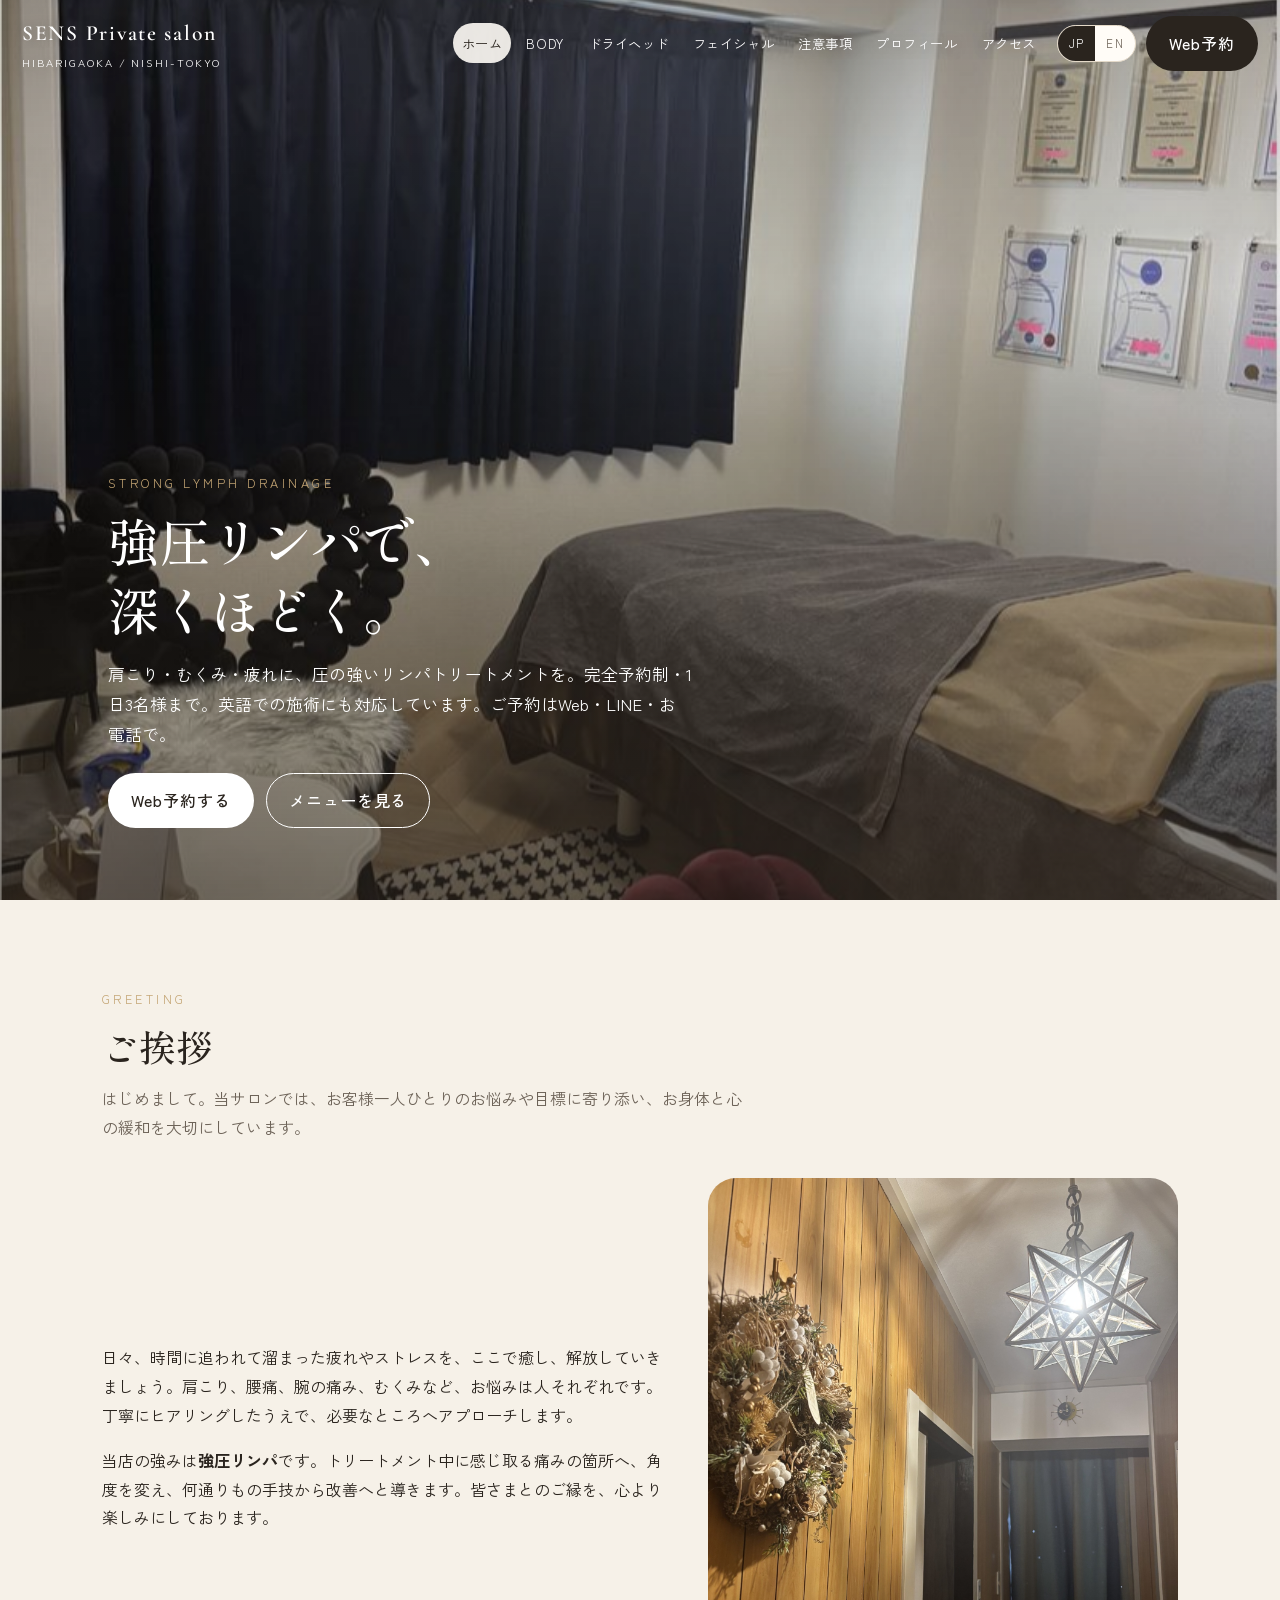
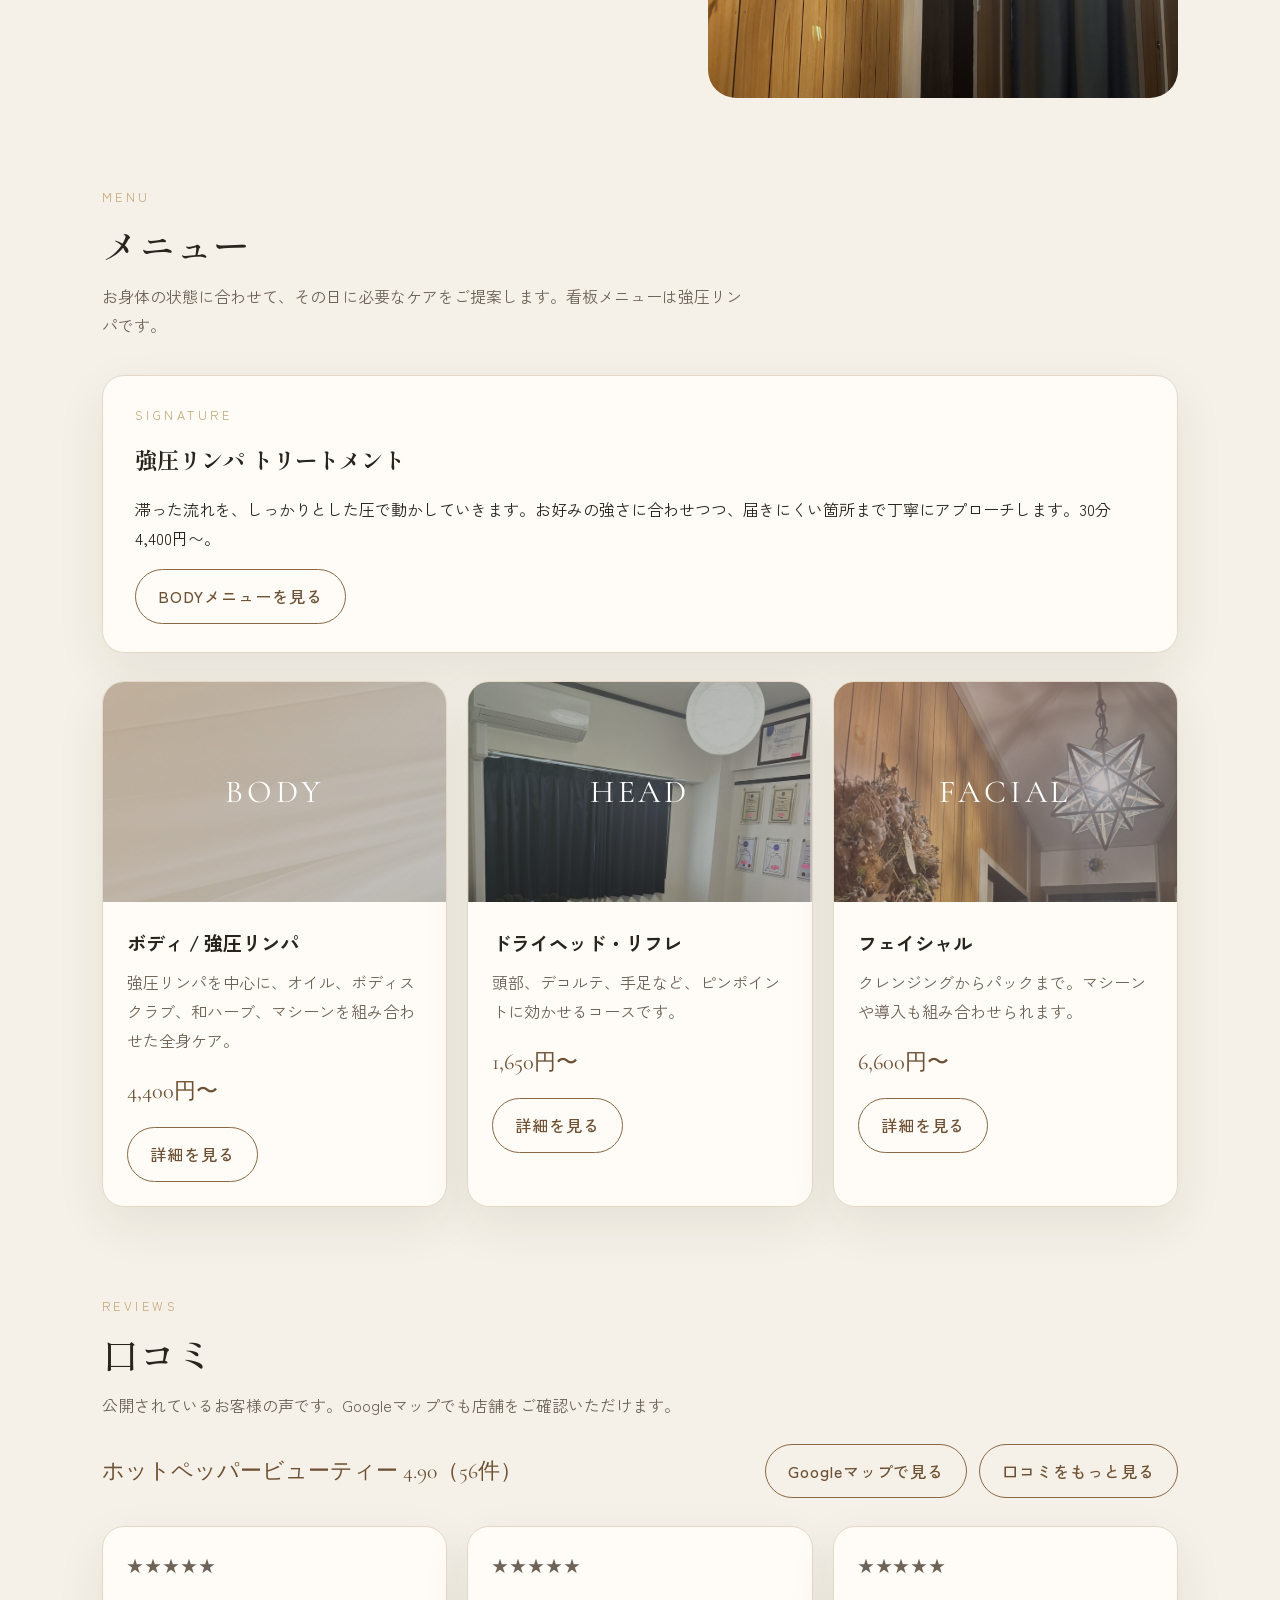
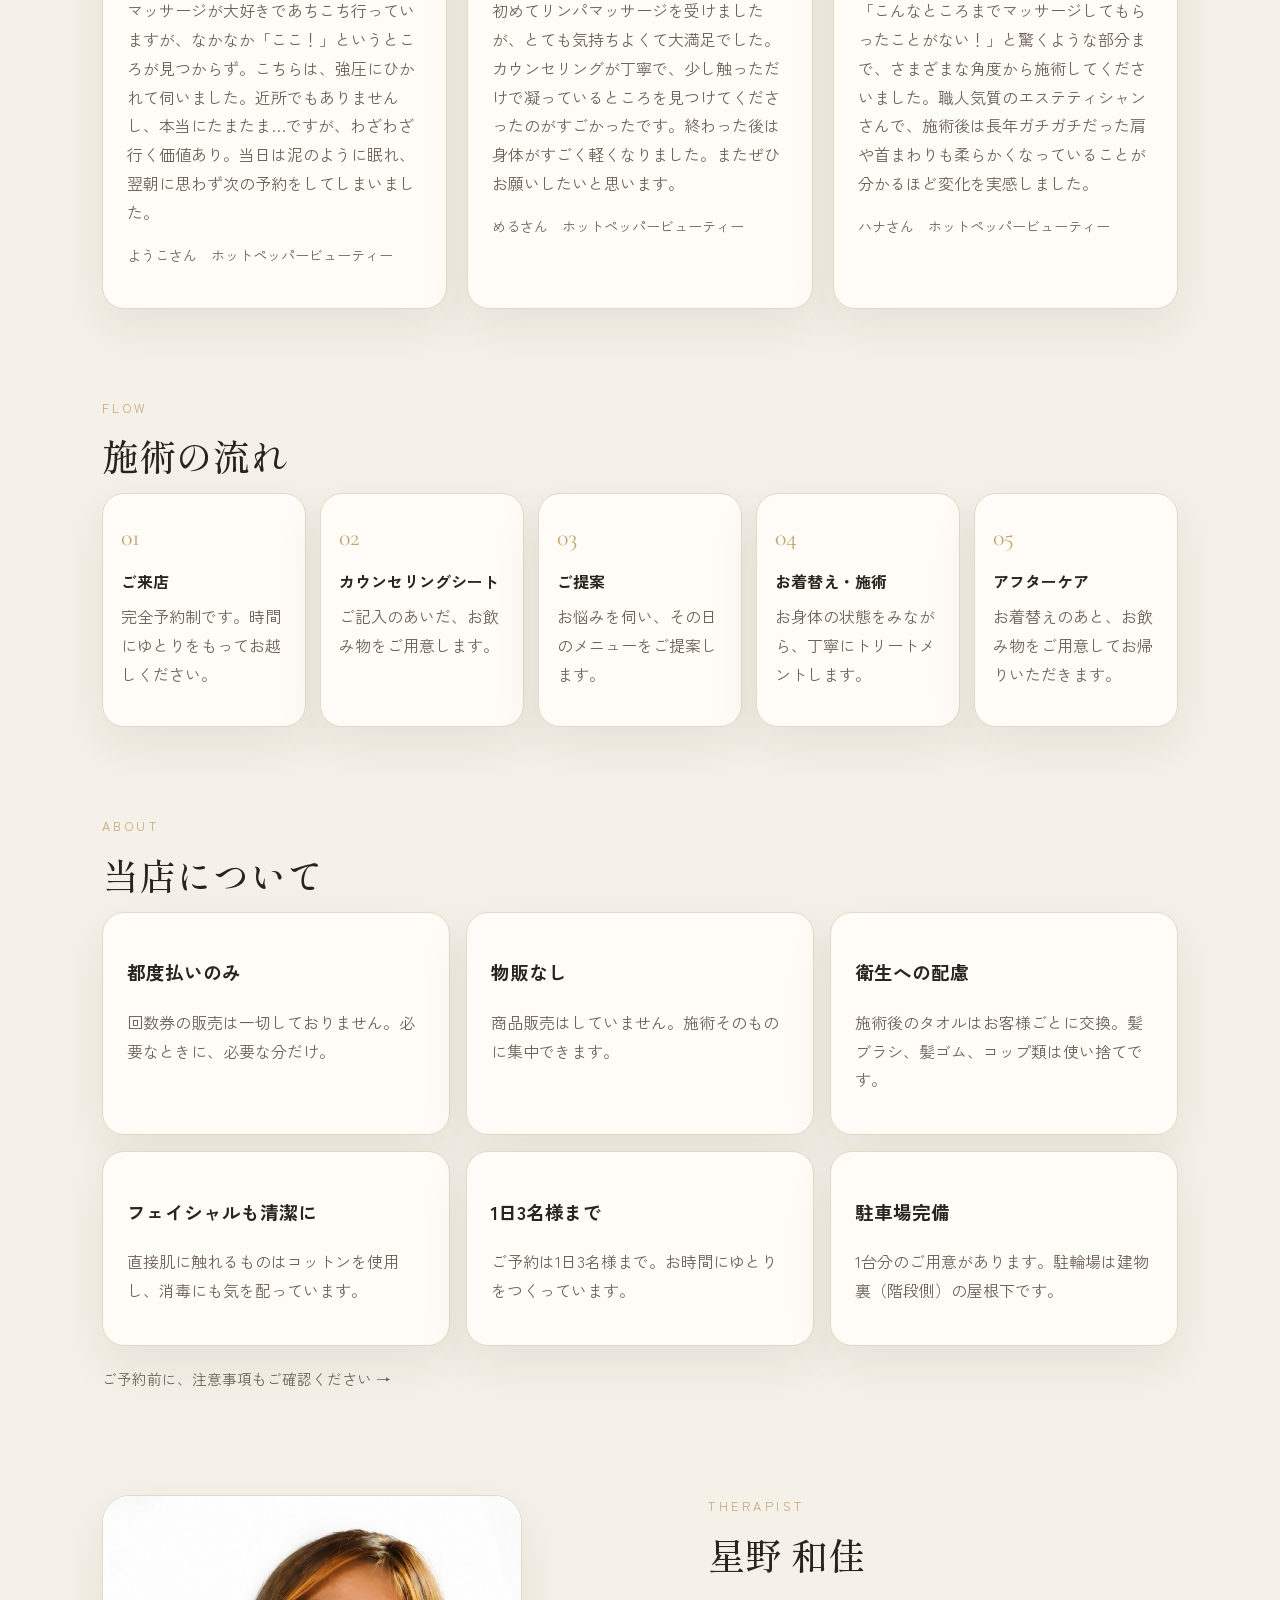
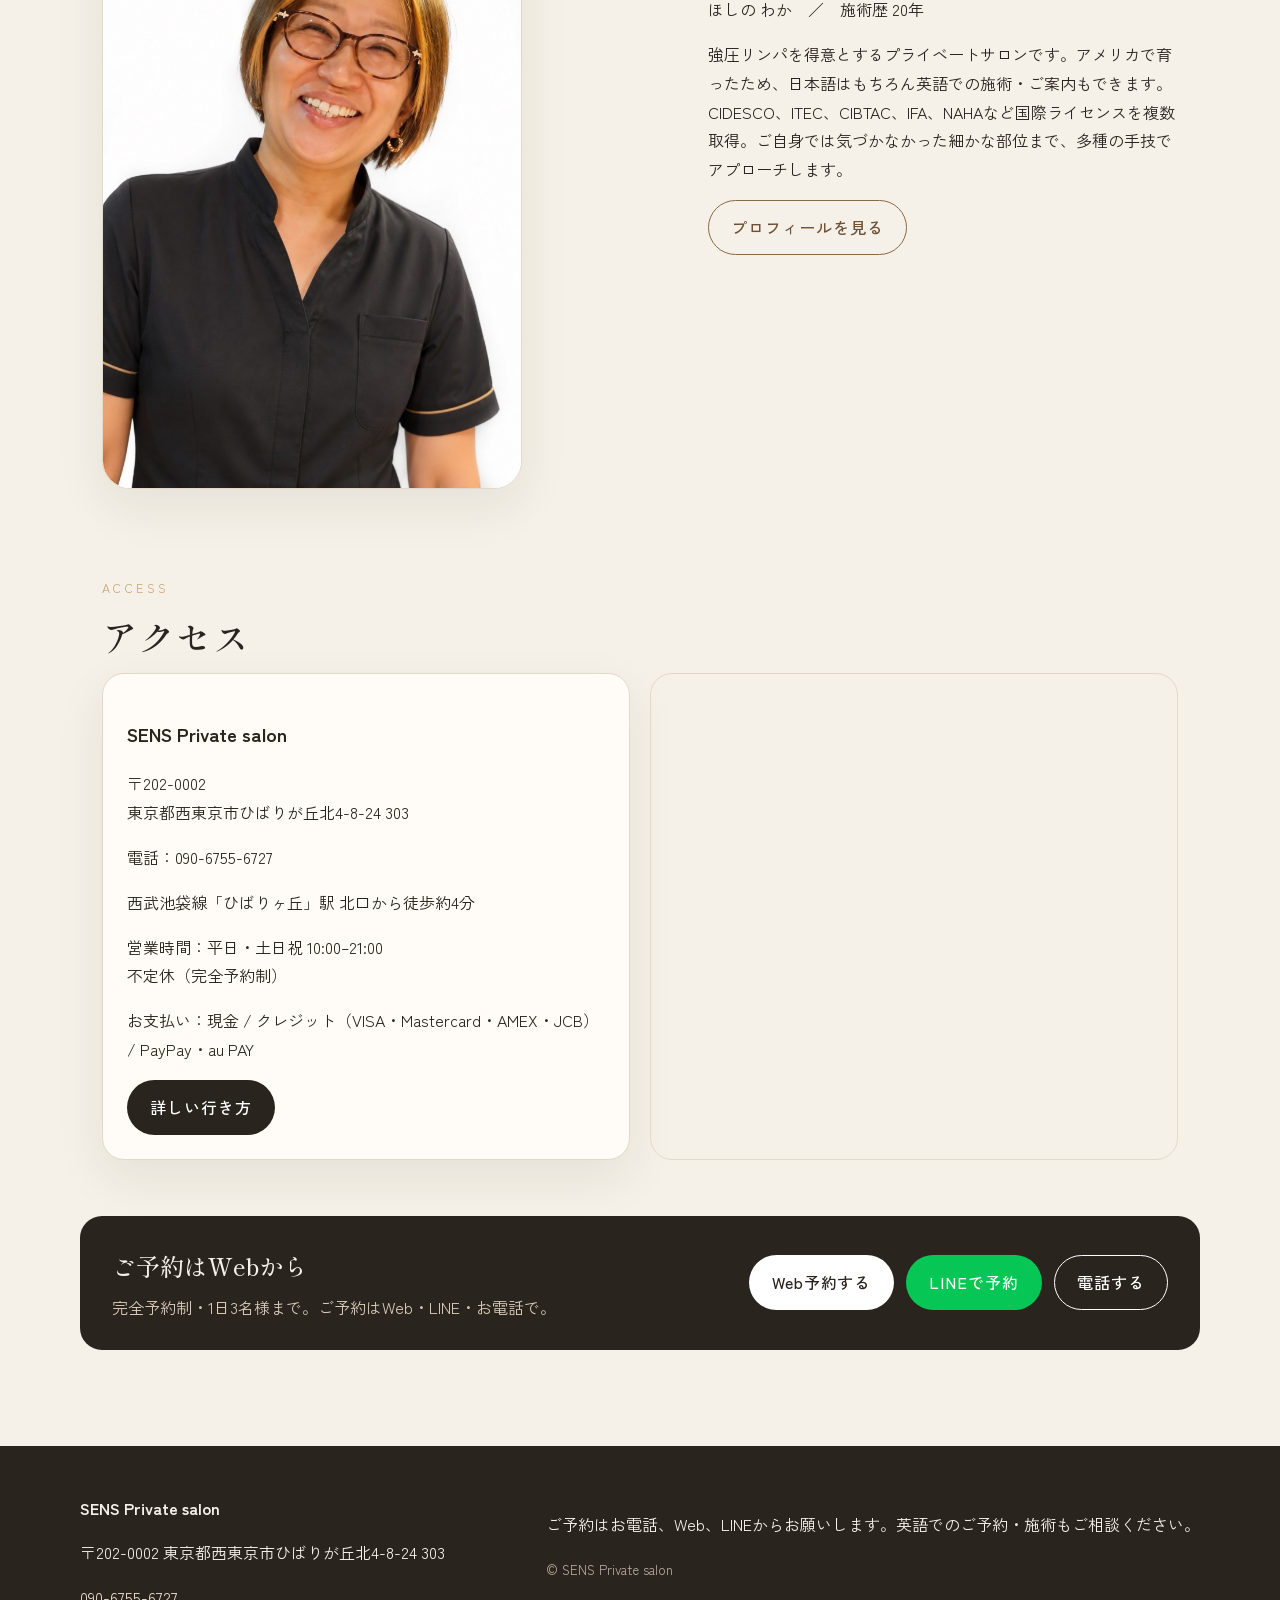
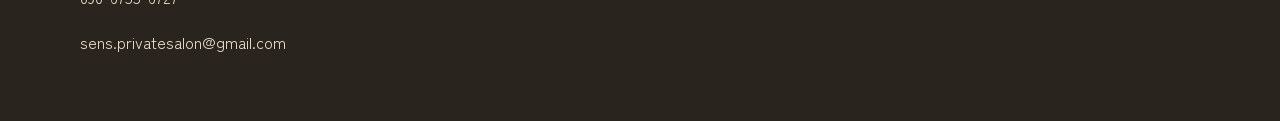
==== index.html @ 9c163e14 "Publish SENS Private salon as a static site. Co-authored-by: Cursor <cursoragent@cursor.com>" ====
<!DOCTYPE html>
<html lang="ja">
<head>
  <meta charset="UTF-8">
  <meta name="viewport" content="width=device-width, initial-scale=1">
  <title data-i18n="meta.homeTitle">SENS Private salon｜西東京市ひばりが丘北のプライベートサロン</title>
  <meta name="description" data-i18n="meta.homeDesc" content="西東京市ひばりが丘北のSENS Private salon。強圧リンパを得意とする、完全予約制のプライベートサロンです。英語でのご案内もできます。">
  <link rel="preconnect" href="https://fonts.googleapis.com">
  <link rel="preconnect" href="https://fonts.gstatic.com" crossorigin>
  <link href="https://fonts.googleapis.com/css2?family=Cormorant+Garamond:wght@500;600&family=Shippori+Mincho:wght@500;600&family=Zen+Kaku+Gothic+New:wght@400;500;700&display=swap" rel="stylesheet">
  <link rel="stylesheet" href="css/styles.css">
</head>
<body class="home">
  <a class="skip" href="#main" data-i18n="skip">本文へスキップ</a>
  <header class="site-header">
    <div class="header-inner">
      <a class="logo" href="index.html">SENS Private salon<span>HIBARIGAOKA / NISHI-TOKYO</span></a>
      <button class="menu-toggle" type="button" aria-label="メニュー" data-i18n="nav.menu" data-i18n-attr="aria-label" aria-expanded="false"><span></span></button>
      <nav aria-label="メインメニュー" data-i18n="nav.label" data-i18n-attr="aria-label">
        <ul>
          <li><a href="index.html" aria-current="page" data-i18n="nav.home">ホーム</a></li>
          <li><a href="body.html">BODY</a></li>
          <li><a href="head.html" data-i18n="nav.head">ドライヘッド</a></li>
          <li><a href="facial.html" data-i18n="nav.facial">フェイシャル</a></li>
          <li><a href="attention.html" data-i18n="nav.notes">注意事項</a></li>
          <li><a href="profile.html" data-i18n="nav.profile">プロフィール</a></li>
          <li><a href="contact.html" data-i18n="nav.access">アクセス</a></li>
          <li class="nav-reserve"><a href="reserve.html" data-i18n="nav.book">Web予約</a></li>
        </ul>
      </nav>
      <div class="header-tools">
        <div class="lang-switch" role="group" aria-label="Language">
          <button type="button" data-set-lang="ja">JP</button>
          <button type="button" data-set-lang="en">EN</button>
        </div>
        <a class="btn btn-solid header-cta" href="reserve.html" data-i18n="nav.book">Web予約</a>
      </div>
    </div>
  </header>

  <main id="main">
    <section class="hero">
      <div class="hero-card">
        <div class="hero-media" data-parallax>
          <img src="images/salon.jpeg" alt="SENS Private salonの施術ルーム" data-i18n="alt.salon" data-i18n-attr="alt">
        </div>
        <div class="hero-copy">
          <p class="eyebrow">Strong Lymph Drainage</p>
          <h1 data-i18n="hero.title" data-i18n-html>強圧リンパで、<br>深くほどく。</h1>
          <p class="lede" data-i18n="hero.lede">肩こり・むくみ・疲れに、圧の強いリンパトリートメントを。完全予約制・1日3名様まで。英語での施術にも対応しています。ご予約はWeb・LINE・お電話で。</p>
          <div class="hero-actions">
            <a class="btn btn-solid" href="reserve.html" style="background:#fff;color:var(--ink);" data-i18n="nav.bookNow">Web予約する</a>
            <a class="btn btn-ghost" href="body.html" style="border-color:#fff;color:#fff;" data-i18n="nav.menuSee">メニューを見る</a>
          </div>
        </div>
      </div>
    </section>

    <section class="section">
      <p class="eyebrow">Greeting</p>
      <h2 class="section-title" data-i18n="greet.title">ご挨拶</h2>
      <p class="section-lead" data-i18n="greet.lead">はじめまして。当サロンでは、お客様一人ひとりのお悩みや目標に寄り添い、お身体と心の緩和を大切にしています。</p>
      <div class="grid-2">
        <div>
          <p data-i18n="greet.p1">日々、時間に追われて溜まった疲れやストレスを、ここで癒し、解放していきましょう。肩こり、腰痛、腕の痛み、むくみなど、お悩みは人それぞれです。丁寧にヒアリングしたうえで、必要なところへアプローチします。</p>
          <p data-i18n="greet.p2" data-i18n-html>当店の強みは<strong>強圧リンパ</strong>です。トリートメント中に感じ取る痛みの箇所へ、角度を変え、何通りもの手技から改善へと導きます。皆さまとのご縁を、心より楽しみにしております。</p>
        </div>
        <img class="portrait" src="images/portrait.jpeg" alt="サロンのエントランス" data-i18n="alt.entry" data-i18n-attr="alt">
      </div>
    </section>

    <section class="section">
      <p class="eyebrow">Menu</p>
      <h2 class="section-title" data-i18n="menu.title">メニュー</h2>
      <p class="section-lead" data-i18n="menu.lead">お身体の状態に合わせて、その日に必要なケアをご提案します。看板メニューは強圧リンパです。</p>
      <div class="signature">
        <p class="eyebrow">Signature</p>
        <h3 data-i18n="sig.title">強圧リンパ トリートメント</h3>
        <p data-i18n="sig.body">滞った流れを、しっかりとした圧で動かしていきます。お好みの強さに合わせつつ、届きにくい箇所まで丁寧にアプローチします。30分 4,400円〜。</p>
        <a class="btn btn-ghost" href="body.html" data-i18n="sig.cta">BODYメニューを見る</a>
      </div>
      <div class="grid-3">
        <article class="menu-card body">
          <div class="visual">
            <div class="visual-media" data-parallax data-parallax-speed="0.16">
              <img src="images/interior.jpeg" alt="" aria-hidden="true">
            </div>
            <span>BODY</span>
          </div>
          <div class="body-copy">
            <h3 data-i18n="card.body.title">ボディ / 強圧リンパ</h3>
            <p data-i18n="card.body.body">強圧リンパを中心に、オイル、ボディスクラブ、和ハーブ、マシーンを組み合わせた全身ケア。</p>
            <p class="from" data-i18n="from4400">4,400円〜</p>
            <a class="btn btn-ghost" href="body.html" data-i18n="card.more">詳細を見る</a>
          </div>
        </article>
        <article class="menu-card head">
          <div class="visual">
            <div class="visual-media" data-parallax data-parallax-speed="0.14">
              <img src="images/salon.jpeg" alt="" aria-hidden="true">
            </div>
            <span>HEAD</span>
          </div>
          <div class="body-copy">
            <h3 data-i18n="card.head.title">ドライヘッド・リフレ</h3>
            <p data-i18n="card.head.body">頭部、デコルテ、手足など、ピンポイントに効かせるコースです。</p>
            <p class="from" data-i18n="from1650">1,650円〜</p>
            <a class="btn btn-ghost" href="head.html" data-i18n="card.more">詳細を見る</a>
          </div>
        </article>
        <article class="menu-card facial">
          <div class="visual">
            <div class="visual-media" data-parallax data-parallax-speed="0.18">
              <img src="images/portrait.jpeg" alt="" aria-hidden="true">
            </div>
            <span>FACIAL</span>
          </div>
          <div class="body-copy">
            <h3 data-i18n="card.facial.title">フェイシャル</h3>
            <p data-i18n="card.facial.body">クレンジングからパックまで。マシーンや導入も組み合わせられます。</p>
            <p class="from" data-i18n="from6600">6,600円〜</p>
            <a class="btn btn-ghost" href="facial.html" data-i18n="card.more">詳細を見る</a>
          </div>
        </article>
      </div>
    </section>

    <section class="section" id="reviews">
      <p class="eyebrow">Reviews</p>
      <h2 class="section-title" data-i18n="rv.title">口コミ</h2>
      <p class="section-lead" data-i18n="rv.lead">公開されているお客様の声です。Googleマップでも店舗をご確認いただけます。</p>
      <div class="review-head">
        <p class="review-score"><span data-i18n="rv.score">ホットペッパービューティー 4.90（56件）</span></p>
        <div class="cta-row">
          <a class="btn btn-ghost" href="https://www.google.com/maps/search/?api=1&query=SENS+Private+salon+%E6%9D%B1%E4%BA%AC%E9%83%BD%E8%A5%BF%E6%9D%B1%E4%BA%AC%E5%B8%82%E3%81%B2%E3%81%B0%E3%82%8A%E3%81%8C%E4%B8%98%E5%8C%974-8-24+303" target="_blank" rel="noopener" data-i18n="rv.google">Googleマップで見る</a>
          <a class="btn btn-ghost" href="https://beauty.hotpepper.jp/kr/slnH000759640/review/" target="_blank" rel="noopener" data-i18n="rv.more">口コミをもっと見る</a>
        </div>
      </div>
      <div class="review-grid">
        <article class="review-card">
          <p class="review-stars" aria-label="5 / 5">★★★★★</p>
          <p data-i18n="rv.1b">マッサージが大好きであちこち行っていますが、なかなか「ここ！」というところが見つからず。こちらは、強圧にひかれて伺いました。近所でもありませんし、本当にたまたま…ですが、わざわざ行く価値あり。当日は泥のように眠れ、翌朝に思わず次の予約をしてしまいました。</p>
          <p class="review-meta"><span data-i18n="rv.1n">ようこさん</span>　<span data-i18n="rv.source">ホットペッパービューティー</span></p>
        </article>
        <article class="review-card">
          <p class="review-stars" aria-label="5 / 5">★★★★★</p>
          <p data-i18n="rv.2b">初めてリンパマッサージを受けましたが、とても気持ちよくて大満足でした。カウンセリングが丁寧で、少し触っただけで凝っているところを見つけてくださったのがすごかったです。終わった後は身体がすごく軽くなりました。またぜひお願いしたいと思います。</p>
          <p class="review-meta"><span data-i18n="rv.2n">めるさん</span>　<span data-i18n="rv.source">ホットペッパービューティー</span></p>
        </article>
        <article class="review-card">
          <p class="review-stars" aria-label="5 / 5">★★★★★</p>
          <p data-i18n="rv.3b">「こんなところまでマッサージしてもらったことがない！」と驚くような部分まで、さまざまな角度から施術してくださいました。職人気質のエステティシャンさんで、施術後は長年ガチガチだった肩や首まわりも柔らかくなっていることが分かるほど変化を実感しました。</p>
          <p class="review-meta"><span data-i18n="rv.3n">ハナさん</span>　<span data-i18n="rv.source">ホットペッパービューティー</span></p>
        </article>
      </div>
    </section>

    <section class="section">
      <p class="eyebrow">Flow</p>
      <h2 class="section-title" data-i18n="flow.title">施術の流れ</h2>
      <div class="steps">
        <div class="step"><div class="num">01</div><h3 data-i18n="flow.1t">ご来店</h3><p data-i18n="flow.1p">完全予約制です。時間にゆとりをもってお越しください。</p></div>
        <div class="step"><div class="num">02</div><h3 data-i18n="flow.2t">カウンセリングシート</h3><p data-i18n="flow.2p">ご記入のあいだ、お飲み物をご用意します。</p></div>
        <div class="step"><div class="num">03</div><h3 data-i18n="flow.3t">ご提案</h3><p data-i18n="flow.3p">お悩みを伺い、その日のメニューをご提案します。</p></div>
        <div class="step"><div class="num">04</div><h3 data-i18n="flow.4t">お着替え・施術</h3><p data-i18n="flow.4p">お身体の状態をみながら、丁寧にトリートメントします。</p></div>
        <div class="step"><div class="num">05</div><h3 data-i18n="flow.5t">アフターケア</h3><p data-i18n="flow.5p">お着替えのあと、お飲み物をご用意してお帰りいただきます。</p></div>
      </div>
    </section>

    <section class="section">
      <p class="eyebrow">About</p>
      <h2 class="section-title" data-i18n="about.title">当店について</h2>
      <div class="policies">
        <article class="policy"><h3 data-i18n="about.1t">都度払いのみ</h3><p data-i18n="about.1p">回数券の販売は一切しておりません。必要なときに、必要な分だけ。</p></article>
        <article class="policy"><h3 data-i18n="about.2t">物販なし</h3><p data-i18n="about.2p">商品販売はしていません。施術そのものに集中できます。</p></article>
        <article class="policy"><h3 data-i18n="about.3t">衛生への配慮</h3><p data-i18n="about.3p">施術後のタオルはお客様ごとに交換。髪ブラシ、髪ゴム、コップ類は使い捨てです。</p></article>
        <article class="policy"><h3 data-i18n="about.4t">フェイシャルも清潔に</h3><p data-i18n="about.4p">直接肌に触れるものはコットンを使用し、消毒にも気を配っています。</p></article>
        <article class="policy"><h3 data-i18n="about.5t">1日3名様まで</h3><p data-i18n="about.5p">ご予約は1日3名様まで。お時間にゆとりをつくっています。</p></article>
        <article class="policy"><h3 data-i18n="about.6t">駐車場完備</h3><p data-i18n="about.6p">1台分のご用意があります。駐輪場は建物裏（階段側）の屋根下です。</p></article>
      </div>
      <p class="note" style="margin-top:20px;"><a href="attention.html" data-i18n="about.notes">ご予約前に、注意事項もご確認ください →</a></p>
    </section>

    <section class="section">
      <div class="grid-2 profile-layout">
        <figure class="face-frame">
          <img src="images/therapist.png" alt="オーナーセラピスト 星野和佳" data-i18n="alt.waka" data-i18n-attr="alt">
        </figure>
        <div>
          <p class="eyebrow">Therapist</p>
          <h2 class="section-title" data-i18n="th.name">星野 和佳</h2>
          <p data-i18n="th.meta">ほしの わか　／　施術歴 20年</p>
          <p data-i18n="th.body">強圧リンパを得意とするプライベートサロンです。アメリカで育ったため、日本語はもちろん英語での施術・ご案内もできます。CIDESCO、ITEC、CIBTAC、IFA、NAHAなど国際ライセンスを複数取得。ご自身では気づかなかった細かな部位まで、多種の手技でアプローチします。</p>
          <a class="btn btn-ghost" href="profile.html" data-i18n="th.cta">プロフィールを見る</a>
        </div>
      </div>
    </section>

    <section class="section">
      <p class="eyebrow">Access</p>
      <h2 class="section-title" data-i18n="access.title">アクセス</h2>
      <div class="contact-grid">
        <div class="info-card">
          <h3>SENS Private salon</h3>
          <p>〒202-0002<br>東京都西東京市ひばりが丘北4-8-24 303</p>
          <p><span data-i18n="ct.phone">電話：</span><a href="tel:09067556727">090-6755-6727</a></p>
          <p data-i18n="access.walk">西武池袋線「ひばりヶ丘」駅 北口から徒歩約4分</p>
          <p data-i18n="access.hours" data-i18n-html>営業時間：平日・土日祝 10:00–21:00<br>不定休（完全予約制）</p>
          <p data-i18n="access.pay">お支払い：現金 / クレジット（VISA・Mastercard・AMEX・JCB） / PayPay・au PAY</p>
          <div class="cta-row">
            <a class="btn btn-solid" href="contact.html" data-i18n="access.more">詳しい行き方</a>
          </div>
        </div>
        <div class="map-wrap">
          <iframe data-map title="SENS Private salonの地図" data-i18n="map.title" data-i18n-attr="title" loading="lazy" referrerpolicy="no-referrer-when-downgrade" src="https://maps.google.com/maps?q=%E6%9D%B1%E4%BA%AC%E9%83%BD%E8%A5%BF%E6%9D%B1%E4%BA%AC%E5%B8%82%E3%81%B2%E3%81%B0%E3%82%8A%E3%81%8C%E4%B8%98%E5%8C%974-8-24&hl=ja&z=16&output=embed"></iframe>
        </div>
      </div>
    </section>

    <aside class="reserve-band">
      <div>
        <h2 data-i18n="band.title">ご予約はWebから</h2>
        <p data-i18n="band.body">完全予約制・1日3名様まで。ご予約はWeb・LINE・お電話で。</p>
      </div>
      <div class="cta-row">
        <a class="btn btn-solid" href="reserve.html" style="background:#fff;color:var(--ink);" data-i18n="nav.bookNow">Web予約する</a>
        <a class="btn btn-line" href="https://line.me/ti/p/ejsU3zgqSk" target="_blank" rel="noopener" data-i18n="nav.line">LINEで予約</a>
        <a class="btn btn-ghost" href="tel:09067556727" style="border-color:#fff;color:#fff;" data-i18n="nav.call">電話する</a>
      </div>
    </aside>
  </main>

  <footer class="site-footer">
    <div class="footer-inner">
      <div>
        <strong>SENS Private salon</strong>
        <p>〒202-0002 東京都西東京市ひばりが丘北4-8-24 303</p>
        <p><a href="tel:09067556727">090-6755-6727</a></p>
        <p><a href="mailto:sens.privatesalon@gmail.com">sens.privatesalon@gmail.com</a></p>
      </div>
      <div>
        <p data-i18n="footer.nophone">ご予約はお電話、Web、LINEからお願いします。英語でのご予約・施術もご相談ください。</p>
        <small>© SENS Private salon</small>
      </div>
    </div>
  </footer>
  <a class="btn btn-solid mobile-line" href="reserve.html" data-i18n="nav.book">Web予約</a>
  <script src="js/i18n.js"></script>
  <script src="js/main.js"></script>
</body>
</html>
---- css/styles.css ----
:root {
  --bg: #f6f1e8;
  --bg-soft: #efe7d8;
  --paper: #fffcf7;
  --ink: #2a241e;
  --muted: #6d6358;
  --line: #e4d9c8;
  --accent: #8a6844;
  --accent-dark: #6e5134;
  --gold: #c4a574;
  --line-green: #06c755;
  --shadow: 0 18px 50px rgba(42, 36, 30, 0.08);
  --radius: 22px;
  --max: 1120px;
}

*,
*::before,
*::after {
  box-sizing: border-box;
}

html {
  scroll-behavior: smooth;
}

body {
  margin: 0;
  font-family: "Zen Kaku Gothic New", "Hiragino Sans", "Noto Sans JP", sans-serif;
  color: var(--ink);
  background: var(--bg);
  line-height: 1.8;
}

img {
  max-width: 100%;
  display: block;
}

a {
  color: inherit;
  text-decoration: none;
}

.skip {
  position: absolute;
  left: -999px;
  top: 0;
}

.skip:focus {
  left: 16px;
  top: 16px;
  background: #fff;
  padding: 8px 12px;
  z-index: 100;
}

.site-header {
  position: sticky;
  top: 0;
  z-index: 40;
  background: rgba(246, 241, 232, 0.92);
  backdrop-filter: blur(16px);
  border-bottom: 1px solid transparent;
}

.site-header.is-scrolled {
  border-bottom-color: var(--line);
}

.header-inner {
  display: flex;
  align-items: center;
  gap: 12px;
  max-width: 1280px;
  margin: 0 auto;
  padding: 14px 22px;
  position: relative;
}

.header-inner nav {
  margin-left: auto;
}

.header-tools {
  display: flex;
  align-items: center;
  gap: 10px;
  flex-shrink: 0;
}

.lang-switch {
  display: flex;
  border: 1px solid var(--line);
  border-radius: 999px;
  overflow: hidden;
  background: var(--paper);
}

.lang-switch button {
  border: 0;
  background: transparent;
  padding: 7px 11px;
  font: inherit;
  font-size: 0.72rem;
  letter-spacing: 0.12em;
  cursor: pointer;
  color: var(--muted);
}

.lang-switch button.is-active {
  background: var(--ink);
  color: #fff;
}

.logo {
  font-family: "Cormorant Garamond", serif;
  font-size: 1.35rem;
  letter-spacing: 0.08em;
  font-weight: 600;
}

.logo span {
  display: block;
  font-family: "Zen Kaku Gothic New", sans-serif;
  font-size: 0.68rem;
  letter-spacing: 0.18em;
  color: var(--muted);
  font-weight: 400;
}

nav ul {
  display: flex;
  gap: 6px;
  list-style: none;
  margin: 0;
  padding: 0;
  align-items: center;
}

nav a {
  display: block;
  padding: 8px 9px;
  font-size: 0.84rem;
  letter-spacing: 0.04em;
  color: var(--muted);
  border-radius: 999px;
}

nav a:hover,
nav a[aria-current="page"] {
  color: var(--ink);
  background: var(--paper);
}

.btn {
  display: inline-flex;
  align-items: center;
  justify-content: center;
  gap: 8px;
  padding: 12px 22px;
  border-radius: 999px;
  border: 1px solid transparent;
  font-weight: 500;
  letter-spacing: 0.06em;
  transition: 0.2s ease;
}

.btn-line {
  background: var(--line-green);
  color: #fff;
}

.btn-line:hover {
  filter: brightness(0.94);
}

.btn-ghost {
  background: transparent;
  border-color: var(--accent);
  color: var(--accent-dark);
}

.btn-ghost:hover,
.btn-solid:hover {
  background: var(--accent);
  color: #fff;
}

.btn-solid {
  background: var(--ink);
  color: #fff;
}

.menu-toggle {
  display: none;
  width: 44px;
  height: 44px;
  border: 0;
  background: transparent;
  cursor: pointer;
}

.menu-toggle span,
.menu-toggle span::before,
.menu-toggle span::after {
  display: block;
  width: 22px;
  height: 2px;
  background: var(--ink);
  position: relative;
}

.menu-toggle span::before,
.menu-toggle span::after {
  content: "";
  position: absolute;
  left: 0;
}

.menu-toggle span::before {
  top: -7px;
}

.menu-toggle span::after {
  top: 7px;
}

.hero {
  max-width: var(--max);
  margin: 18px auto 0;
  padding: 0 22px;
}

.hero-card {
  position: relative;
  min-height: min(78vh, 720px);
  border-radius: 32px;
  overflow: hidden;
  background: #d7c4aa;
  display: grid;
  align-items: end;
}

.hero-media {
  position: absolute;
  inset: -18% 0;
  height: 136%;
  width: 100%;
  will-change: transform;
}

.hero-media img {
  width: 100%;
  height: 100%;
  object-fit: cover;
  object-position: 72% 48%;
}

.hero-card::after {
  content: "";
  position: absolute;
  inset: 0;
  background: linear-gradient(180deg, rgba(42, 36, 30, 0.28) 0%, rgba(42, 36, 30, 0.08) 32%, rgba(42, 36, 30, 0.62) 100%);
}

.hero-copy {
  position: relative;
  z-index: 1;
  color: #fff;
  padding: 48px 40px;
  max-width: 640px;
}

body.home .site-header {
  position: fixed;
  left: 0;
  right: 0;
  background: transparent;
  backdrop-filter: none;
}

body.home .site-header.is-scrolled {
  background: rgba(246, 241, 232, 0.92);
  backdrop-filter: blur(16px);
}

body.home .site-header:not(.is-scrolled) .logo,
body.home .site-header:not(.is-scrolled) .logo span,
body.home .site-header:not(.is-scrolled) nav a {
  color: #fff;
  text-shadow: 0 1px 14px rgba(42, 36, 30, 0.35);
}

body.home .site-header:not(.is-scrolled) nav a:hover,
body.home .site-header:not(.is-scrolled) nav a[aria-current="page"] {
  color: var(--ink);
  background: rgba(255, 252, 247, 0.9);
  text-shadow: none;
}

body.home .hero {
  max-width: none;
  margin: 0;
  padding: 0;
}

body.home .hero-card {
  min-height: 100svh;
  border-radius: 0;
}

body.home .hero-copy {
  width: min(640px, calc(100% - 44px));
  margin: 0 auto 0 0;
  padding: 56px 28px 72px;
  margin-left: max(22px, calc((100% - 1120px) / 2));
}

.eyebrow {
  font-size: 0.78rem;
  letter-spacing: 0.28em;
  text-transform: uppercase;
  color: var(--gold);
  margin: 0 0 12px;
}

.hero h1,
.page-hero h1,
.section-title {
  font-family: "Shippori Mincho", serif;
  font-weight: 500;
  line-height: 1.35;
}

.hero h1 {
  font-size: clamp(2rem, 4vw, 3.4rem);
  margin: 0 0 14px;
}

.lede {
  margin: 0 0 24px;
  font-size: 1.05rem;
}

.hero-actions,
.cta-row {
  display: flex;
  flex-wrap: wrap;
  gap: 12px;
}

.section {
  max-width: var(--max);
  margin: 0 auto;
  padding: 88px 22px 0;
}

.section-title {
  font-size: clamp(1.7rem, 3vw, 2.3rem);
  margin: 0 0 12px;
}

.section-lead {
  color: var(--muted);
  max-width: 640px;
  margin: 0 0 36px;
}

.grid-3,
.grid-2,
.price-grid {
  display: grid;
  gap: 20px;
}

.grid-3 {
  grid-template-columns: repeat(3, 1fr);
}

.grid-2 {
  grid-template-columns: 1.1fr 0.9fr;
  gap: 32px;
  align-items: center;
}

.card,
.menu-card,
.info-card,
.step,
.policy {
  background: var(--paper);
  border: 1px solid var(--line);
  border-radius: var(--radius);
  box-shadow: var(--shadow);
}

.menu-card {
  overflow: hidden;
  display: flex;
  flex-direction: column;
  min-height: 100%;
}

.menu-card .visual {
  height: 220px;
  display: grid;
  place-items: center;
  color: #fff;
  font-family: "Cormorant Garamond", serif;
  font-size: 2rem;
  letter-spacing: 0.12em;
  position: relative;
  overflow: hidden;
}

.menu-card .visual-media {
  position: absolute;
  inset: -42% 0;
  height: 184%;
  width: 100%;
  will-change: transform;
}

.menu-card .visual-media img {
  width: 100%;
  height: 100%;
  object-fit: cover;
}

.menu-card .visual::after {
  content: "";
  position: absolute;
  inset: 0;
  background: rgba(42, 36, 30, 0.32);
}

.menu-card.body .visual::after {
  background: linear-gradient(135deg, rgba(138, 104, 68, 0.5), rgba(42, 36, 30, 0.28));
}

.menu-card.head .visual::after {
  background: linear-gradient(135deg, rgba(94, 107, 99, 0.5), rgba(42, 36, 30, 0.28));
}

.menu-card.facial .visual::after {
  background: linear-gradient(135deg, rgba(140, 109, 114, 0.5), rgba(42, 36, 30, 0.28));
}

.menu-card .visual span {
  position: relative;
  z-index: 1;
}

.menu-card .body-copy,
.info-card,
.policy,
.step {
  padding: 24px;
}

.menu-card h3 {
  margin: 0 0 8px;
  font-size: 1.2rem;
}

.menu-card p,
.policy p,
.step p {
  margin: 0 0 16px;
  color: var(--muted);
}

.menu-card .from {
  font-family: "Cormorant Garamond", serif;
  font-size: 1.4rem;
  color: var(--accent-dark);
}

.review-head {
  display: flex;
  flex-wrap: wrap;
  align-items: center;
  justify-content: space-between;
  gap: 16px;
  margin: -12px 0 28px;
}

.review-score {
  margin: 0;
  font-family: "Cormorant Garamond", serif;
  font-size: 1.35rem;
  color: var(--accent-dark);
}

.review-grid {
  display: grid;
  grid-template-columns: repeat(3, 1fr);
  gap: 20px;
}

.review-card {
  background: var(--paper);
  border: 1px solid var(--line);
  border-radius: var(--radius);
  box-shadow: var(--shadow);
  padding: 24px;
  display: flex;
  flex-direction: column;
}

.review-stars {
  margin: 0 0 12px;
  color: var(--gold);
  letter-spacing: 0.12em;
}

.review-card p {
  margin: 0 0 16px;
  color: var(--muted);
}

.review-meta {
  margin-top: auto;
  font-size: 0.88rem;
  color: var(--ink);
}

.steps {
  display: grid;
  grid-template-columns: repeat(5, 1fr);
  gap: 14px;
}

.step {
  padding: 22px 18px;
}

.step .num {
  font-family: "Cormorant Garamond", serif;
  font-size: 1.5rem;
  color: var(--gold);
}

.step h3 {
  margin: 8px 0 6px;
  font-size: 1rem;
}

.policies {
  display: grid;
  grid-template-columns: repeat(3, 1fr);
  gap: 16px;
}

.portrait {
  width: 100%;
  height: 520px;
  object-fit: cover;
  border-radius: 28px;
}

.face-frame {
  margin: 0;
  max-width: 420px;
  background: #fff;
  border-radius: 28px;
  overflow: hidden;
  border: 1px solid var(--line);
  box-shadow: var(--shadow);
}

.face-frame img {
  width: 100%;
  height: auto;
  display: block;
  object-fit: contain;
  object-position: center top;
  background: #fff;
}

.profile-layout {
  align-items: start;
}

.signature {
  background: var(--paper);
  border: 1px solid var(--line);
  border-radius: var(--radius);
  padding: 28px 32px;
  box-shadow: var(--shadow);
  margin-bottom: 28px;
}

.signature h3 {
  margin: 0 0 8px;
  font-family: "Shippori Mincho", serif;
  font-size: 1.4rem;
}

.reserve-form {
  display: grid;
  gap: 14px;
}

.reserve-form h2 {
  margin: 0;
}

.reserve-form label {
  display: grid;
  gap: 6px;
  font-size: 0.92rem;
}

.reserve-form input,
.reserve-form select,
.reserve-form textarea {
  width: 100%;
  padding: 12px 14px;
  border: 1px solid var(--line);
  border-radius: 12px;
  font: inherit;
  background: #fff;
  color: var(--ink);
}

.reserve-form button {
  justify-self: start;
  margin-top: 8px;
}

.form-row {
  display: grid;
  grid-template-columns: 1fr 1fr;
  gap: 14px;
}

.form-done {
  margin-top: 20px;
  color: var(--accent-dark);
}

#reserve-form,
#hp {
  scroll-margin-top: 88px;
}

.price-table {
  width: 100%;
  border-collapse: collapse;
}

.price-table th,
.price-table td {
  text-align: left;
  padding: 14px 8px;
  border-bottom: 1px solid var(--line);
}

.price-table th {
  color: var(--muted);
  font-weight: 500;
  font-size: 0.85rem;
}

.price-table td:last-child,
.price-table th:last-child {
  text-align: right;
  font-variant-numeric: tabular-nums;
  white-space: nowrap;
}

.note {
  color: var(--muted);
  font-size: 0.92rem;
}

.info-card ul,
.info-card ol {
  margin: 0;
  padding-left: 1.2em;
  color: var(--muted);
}

.info-card li + li {
  margin-top: 6px;
}

.page-hero {
  max-width: var(--max);
  margin: 0 auto;
  padding: 64px 22px 0;
}

.page-hero h1 {
  font-size: clamp(2rem, 4vw, 3rem);
  margin: 0 0 10px;
}

.contact-grid {
  display: grid;
  grid-template-columns: 1fr 1fr;
  gap: 20px;
}

.contact-actions {
  display: grid;
  gap: 12px;
}

.map-wrap {
  border-radius: var(--radius);
  overflow: hidden;
  min-height: 320px;
  border: 1px solid var(--line);
}

.map-wrap iframe {
  width: 100%;
  height: 360px;
  border: 0;
}

.course-grid {
  display: grid;
  grid-template-columns: repeat(3, 1fr);
  gap: 16px;
  margin-bottom: 20px;
}

.course-card {
  background: var(--paper);
  border: 1px solid var(--line);
  border-radius: var(--radius);
  padding: 24px;
  box-shadow: var(--shadow);
}

.course-card h3 {
  margin: 0 0 8px;
  font-size: 1.15rem;
}

.course-card .price {
  font-family: "Cormorant Garamond", serif;
  font-size: 1.7rem;
  color: var(--accent-dark);
  margin: 0 0 12px;
}

.course-card ol {
  margin: 0;
  padding-left: 1.15em;
  color: var(--muted);
}

.reserve-band {
  width: min(var(--max), calc(100% - 44px));
  margin: 56px auto 0;
  padding: 28px 32px;
  border-radius: var(--radius);
  background: #2a241e;
  color: #f6f1e8;
  display: flex;
  justify-content: space-between;
  align-items: center;
  gap: 16px;
  flex-wrap: wrap;
}

.reserve-band p {
  margin: 0;
  color: #d8cbb8;
}

.reserve-band h2 {
  font-family: "Shippori Mincho", serif;
  font-weight: 500;
  margin: 0 0 6px;
}

.mobile-line {
  display: none;
}

.site-footer {
  margin-top: 96px;
  background: #2a241e;
  color: #f6f1e8;
  padding: 48px 22px;
}

.footer-inner {
  max-width: var(--max);
  margin: 0 auto;
  display: flex;
  justify-content: space-between;
  gap: 24px;
  flex-wrap: wrap;
}

.site-footer a {
  color: #e8dcc9;
}

.site-footer small {
  color: #b8ad9f;
}

@media (min-width: 1201px) {
  nav .nav-reserve {
    display: none;
  }
}

@media (max-width: 1200px) {
  .header-inner {
    flex-wrap: wrap;
  }

  .logo {
    order: 1;
  }

  .header-tools {
    order: 2;
    margin-left: auto;
  }

  .menu-toggle {
    order: 3;
  }

  .header-inner nav {
    order: 4;
    margin-left: 0;
  }

  .menu-toggle {
    display: grid;
    place-items: center;
  }

  nav {
    display: none;
    position: absolute;
    left: 16px;
    right: 16px;
    top: 72px;
    background: var(--paper);
    border: 1px solid var(--line);
    border-radius: 18px;
    padding: 12px;
    box-shadow: var(--shadow);
  }

  nav.is-open {
    display: block;
  }

  nav ul {
    flex-direction: column;
    align-items: stretch;
  }

  .header-cta {
    display: none;
  }

  body.home .site-header:not(.is-scrolled) nav a {
    color: var(--muted);
  }

  body.home .site-header:not(.is-scrolled) nav a:hover,
  body.home .site-header:not(.is-scrolled) nav a[aria-current="page"] {
    color: var(--ink);
    background: var(--paper);
  }
}

@media (max-width: 900px) {
  .grid-3,
  .steps,
  .policies,
  .grid-2,
  .contact-grid,
  .course-grid,
  .review-grid,
  .form-row {
    grid-template-columns: 1fr;
  }

  .header-cta {
    display: none;
  }

  .mobile-line {
    display: flex;
    position: fixed;
    right: 16px;
    bottom: 16px;
    z-index: 50;
    box-shadow: var(--shadow);
  }

  .price-table td:first-child {
    white-space: normal;
    padding-right: 12px;
  }

  body {
    padding-bottom: 72px;
  }

  .hero-copy {
    padding: 32px 22px;
  }

  .hero h1 br {
    display: block;
  }

  body.home .hero-copy {
    margin-left: 0;
    width: 100%;
    padding: 32px 22px 48px;
  }

  .page-reserve .mobile-line {
    display: none;
  }

  .portrait {
    height: 380px;
  }

  .face-frame img {
    height: auto;
  }
}

@media (prefers-reduced-motion: reduce) {
  .hero-media,
  .visual-media {
    inset: 0;
    height: 100%;
    transform: none !important;
    will-change: auto;
  }
}
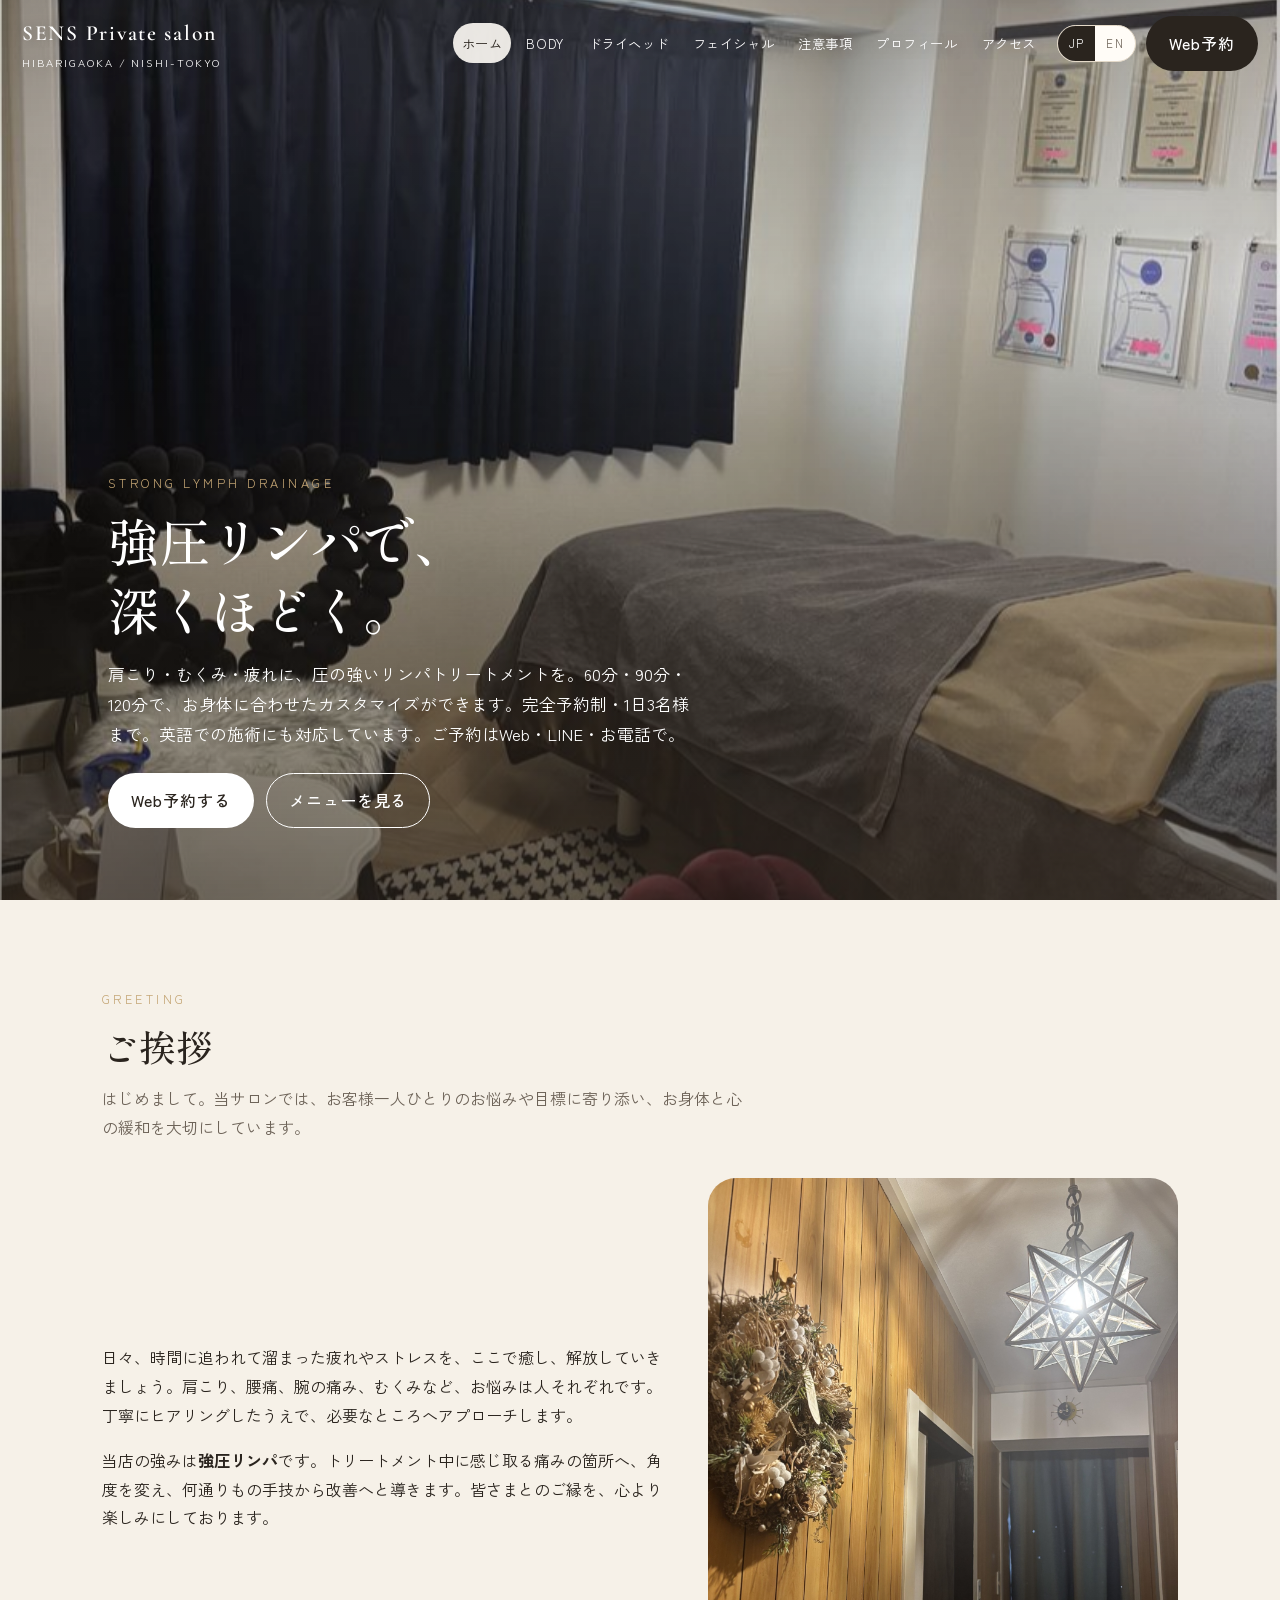
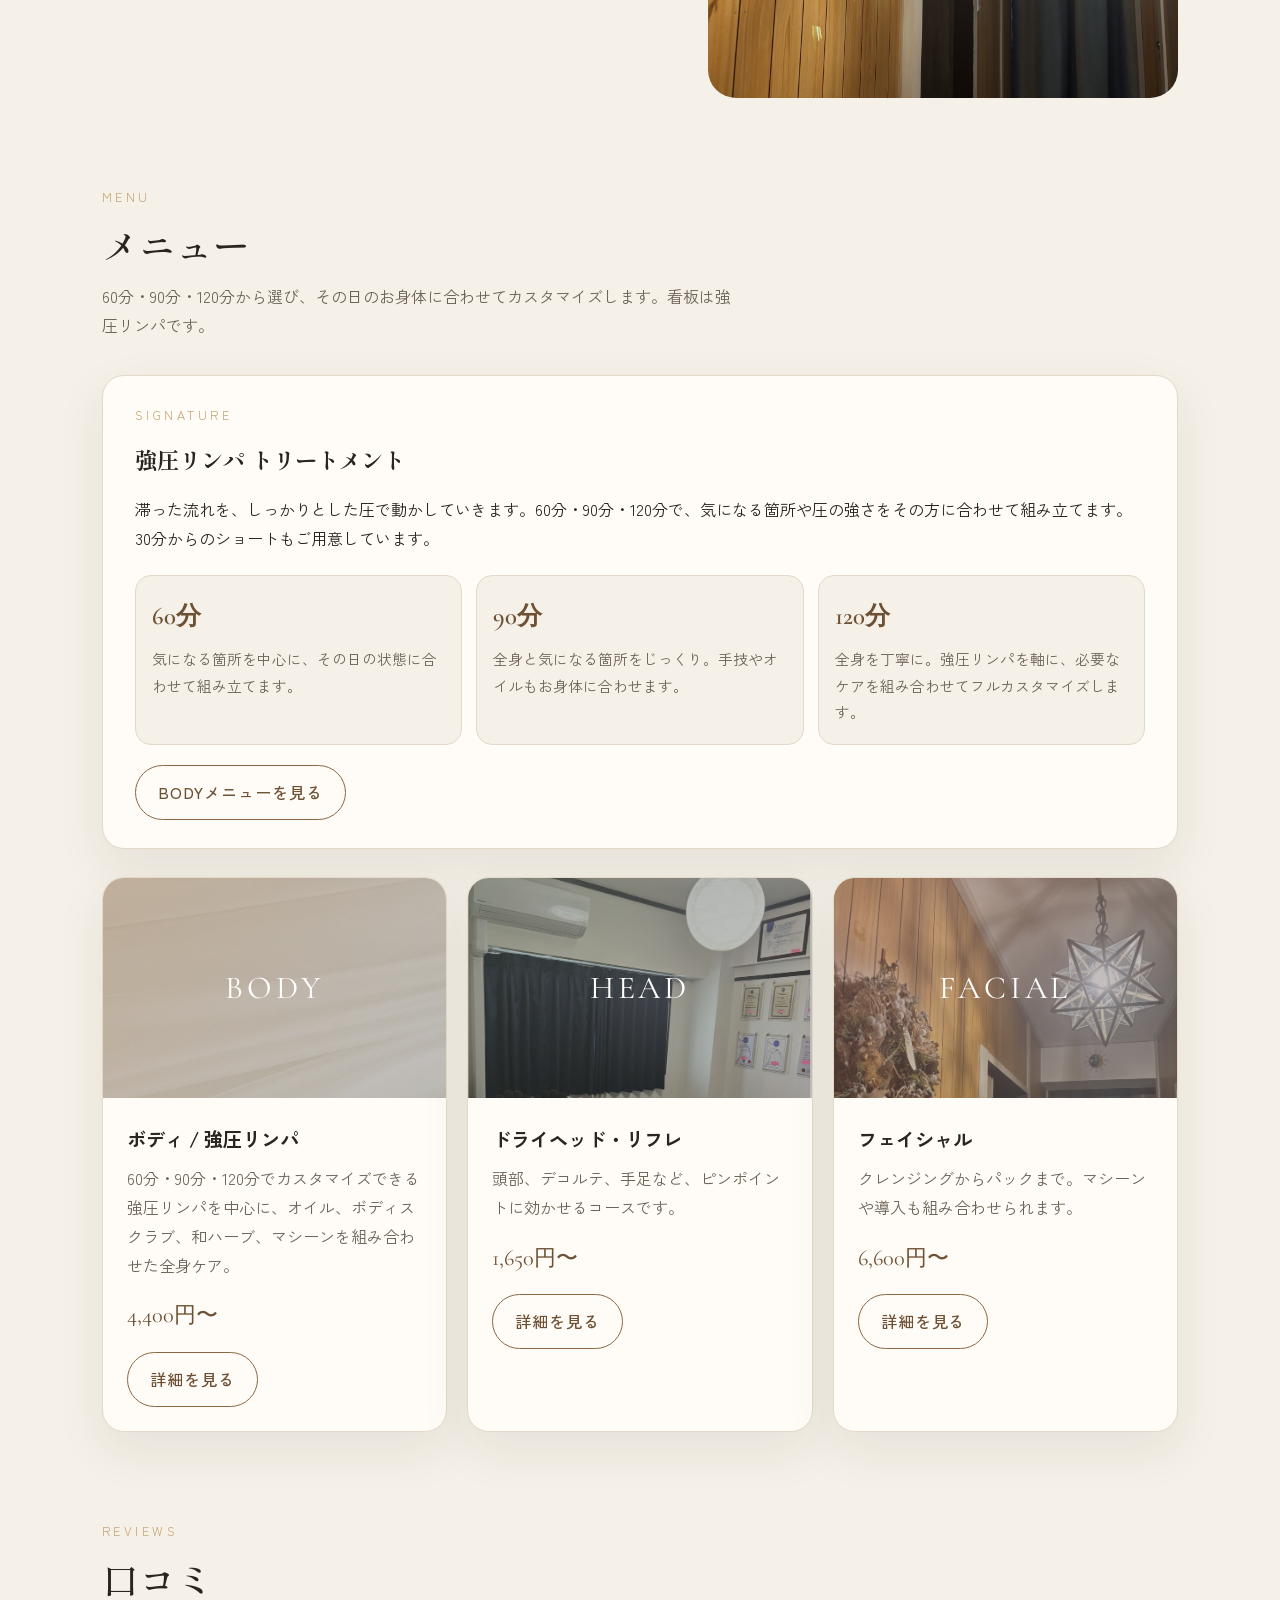
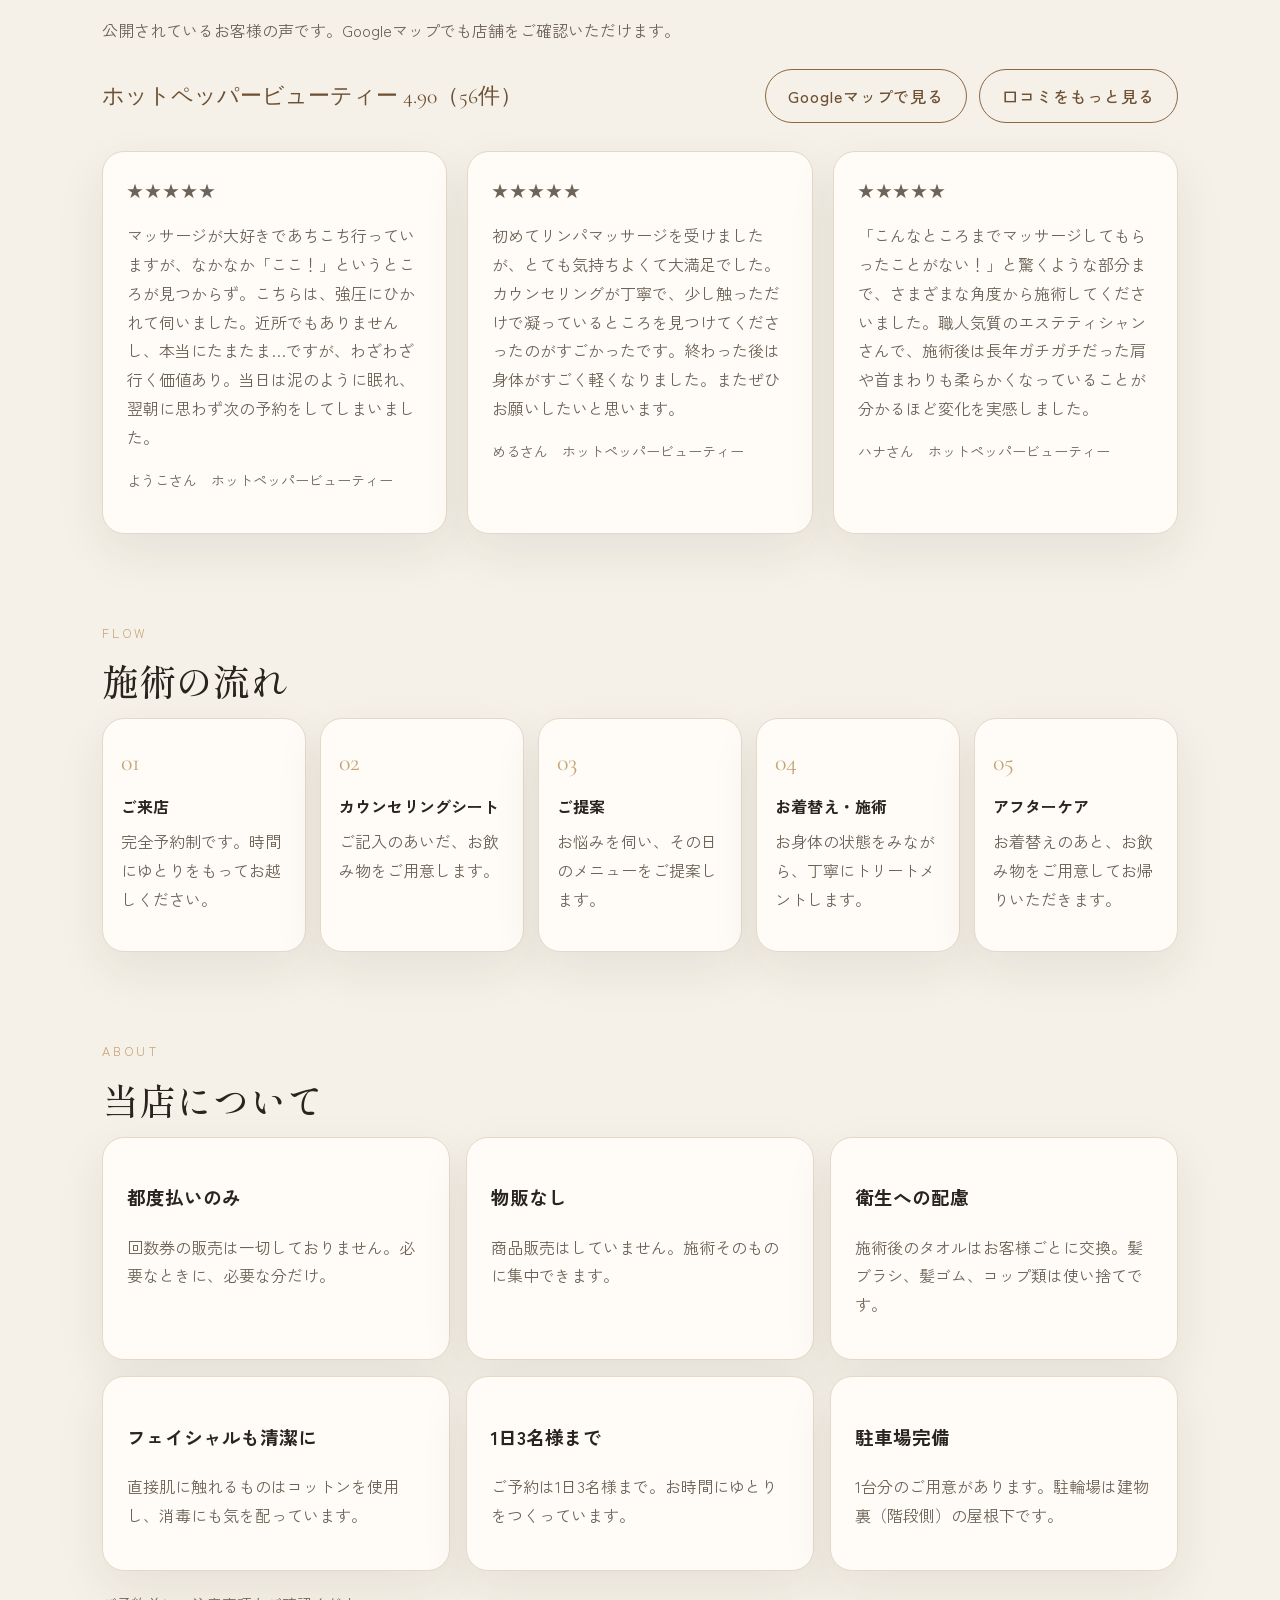
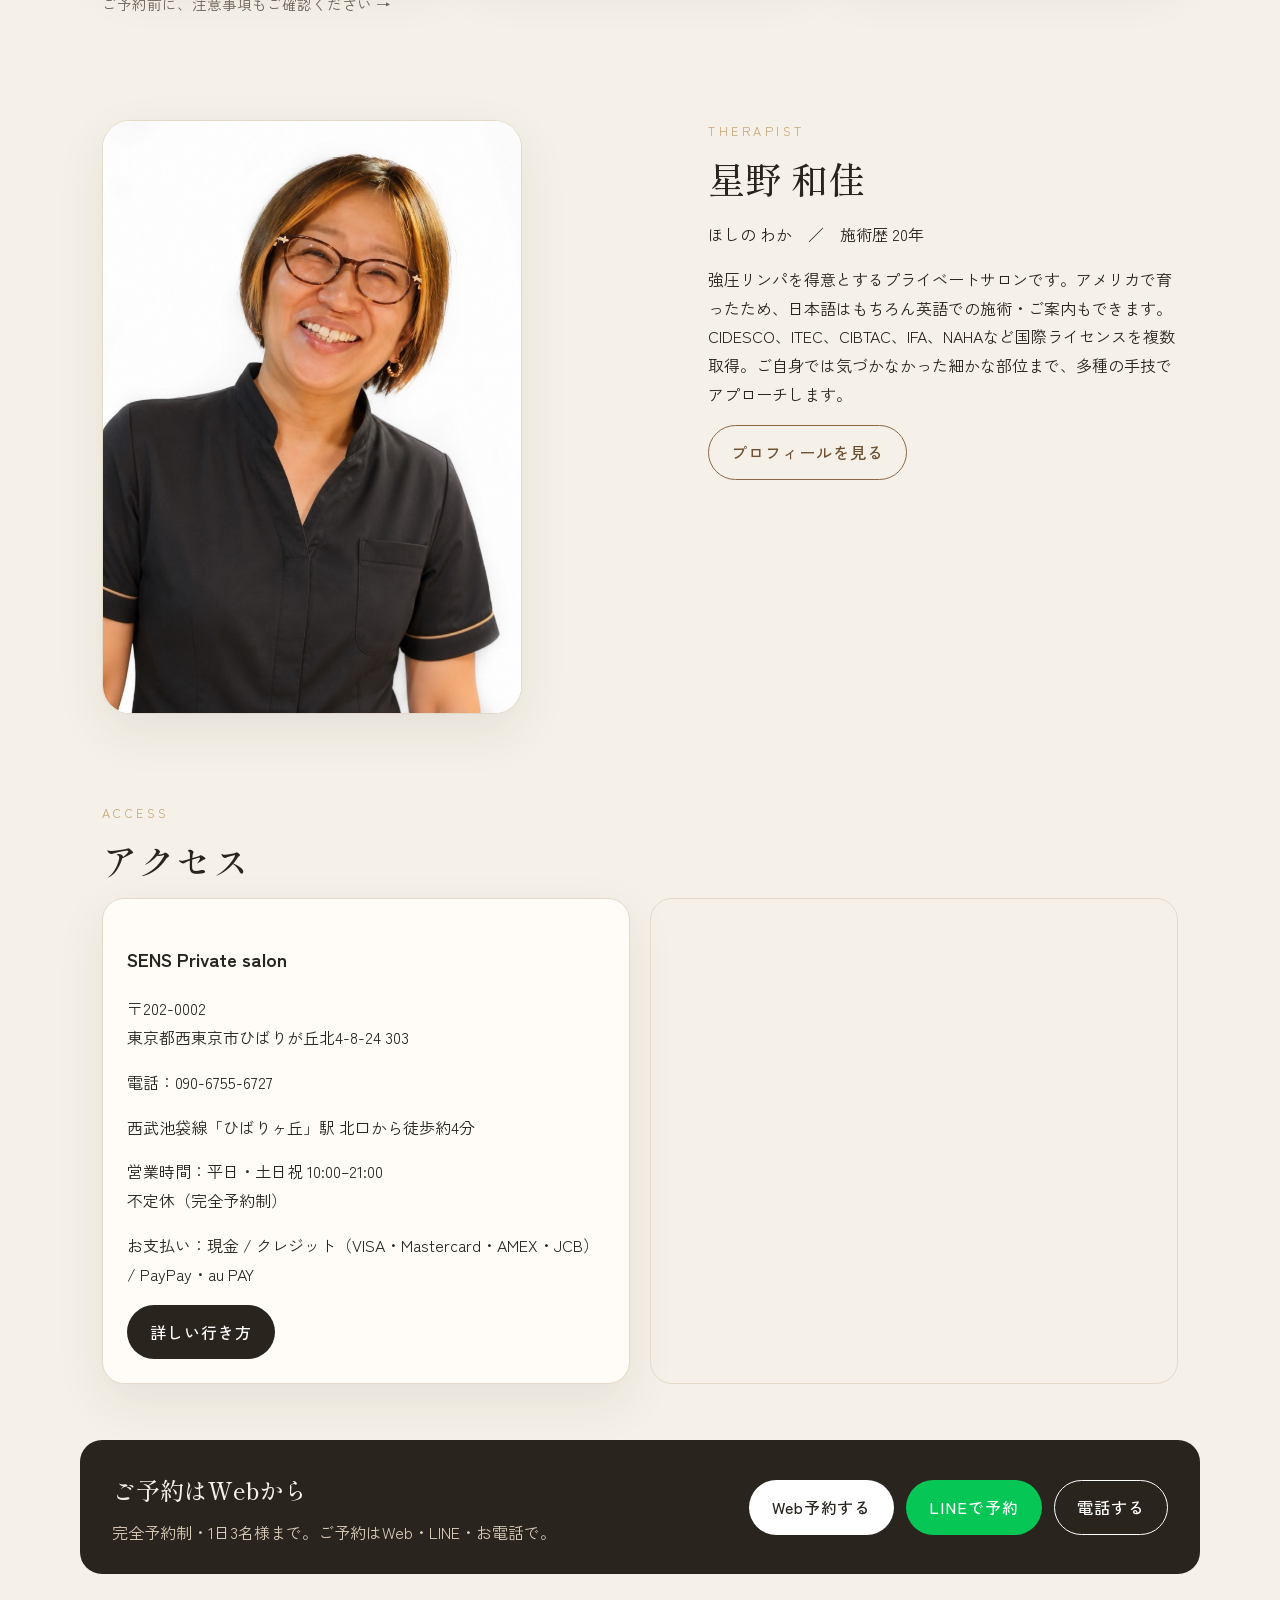
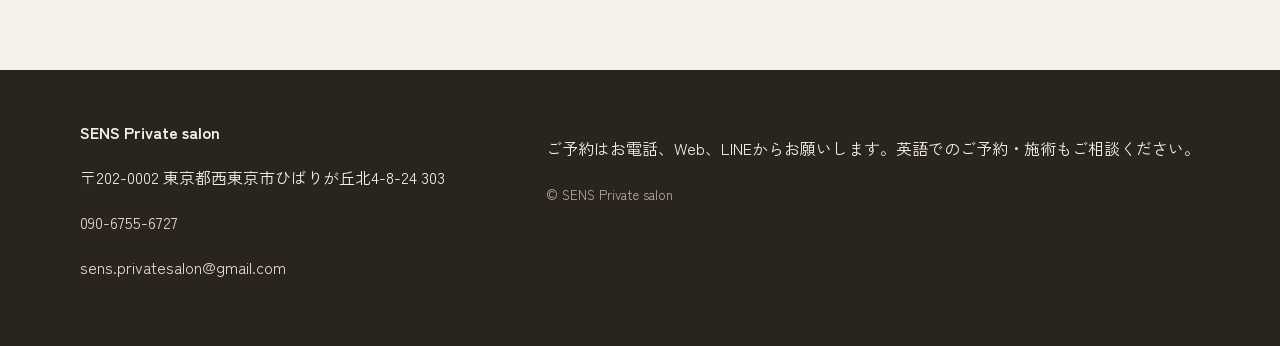
==== commit b123fba3: "Explain 60, 90, and 120-minute customized treatments. Co-authored-by: Cursor <cursoragent@cursor.com" ====
--- a/index.html
+++ b/index.html
@@ -47,7 +47,7 @@
         <div class="hero-copy">
           <p class="eyebrow">Strong Lymph Drainage</p>
           <h1 data-i18n="hero.title" data-i18n-html>強圧リンパで、<br>深くほどく。</h1>
-          <p class="lede" data-i18n="hero.lede">肩こり・むくみ・疲れに、圧の強いリンパトリートメントを。完全予約制・1日3名様まで。英語での施術にも対応しています。ご予約はWeb・LINE・お電話で。</p>
+          <p class="lede" data-i18n="hero.lede">肩こり・むくみ・疲れに、圧の強いリンパトリートメントを。60分・90分・120分で、お身体に合わせたカスタマイズができます。完全予約制・1日3名様まで。英語での施術にも対応しています。ご予約はWeb・LINE・お電話で。</p>
           <div class="hero-actions">
             <a class="btn btn-solid" href="reserve.html" style="background:#fff;color:var(--ink);" data-i18n="nav.bookNow">Web予約する</a>
             <a class="btn btn-ghost" href="body.html" style="border-color:#fff;color:#fff;" data-i18n="nav.menuSee">メニューを見る</a>
@@ -72,11 +72,25 @@
     <section class="section">
       <p class="eyebrow">Menu</p>
       <h2 class="section-title" data-i18n="menu.title">メニュー</h2>
-      <p class="section-lead" data-i18n="menu.lead">お身体の状態に合わせて、その日に必要なケアをご提案します。看板メニューは強圧リンパです。</p>
+      <p class="section-lead" data-i18n="menu.lead">60分・90分・120分から選び、その日のお身体に合わせてカスタマイズします。看板は強圧リンパです。</p>
       <div class="signature">
         <p class="eyebrow">Signature</p>
         <h3 data-i18n="sig.title">強圧リンパ トリートメント</h3>
-        <p data-i18n="sig.body">滞った流れを、しっかりとした圧で動かしていきます。お好みの強さに合わせつつ、届きにくい箇所まで丁寧にアプローチします。30分 4,400円〜。</p>
+        <p data-i18n="sig.body">滞った流れを、しっかりとした圧で動かしていきます。60分・90分・120分で、気になる箇所や圧の強さをその方に合わせて組み立てます。30分からのショートもご用意しています。</p>
+        <div class="duration-grid">
+          <article class="duration-card">
+            <h4 data-i18n="cust.60t">60分</h4>
+            <p data-i18n="cust.60p">気になる箇所を中心に、その日の状態に合わせて組み立てます。</p>
+          </article>
+          <article class="duration-card">
+            <h4 data-i18n="cust.90t">90分</h4>
+            <p data-i18n="cust.90p">全身と気になる箇所をじっくり。手技やオイルもお身体に合わせます。</p>
+          </article>
+          <article class="duration-card">
+            <h4 data-i18n="cust.120t">120分</h4>
+            <p data-i18n="cust.120p">全身を丁寧に。強圧リンパを軸に、必要なケアを組み合わせてフルカスタマイズします。</p>
+          </article>
+        </div>
         <a class="btn btn-ghost" href="body.html" data-i18n="sig.cta">BODYメニューを見る</a>
       </div>
       <div class="grid-3">
@@ -89,7 +103,7 @@
           </div>
           <div class="body-copy">
             <h3 data-i18n="card.body.title">ボディ / 強圧リンパ</h3>
-            <p data-i18n="card.body.body">強圧リンパを中心に、オイル、ボディスクラブ、和ハーブ、マシーンを組み合わせた全身ケア。</p>
+            <p data-i18n="card.body.body">60分・90分・120分でカスタマイズできる強圧リンパを中心に、オイル、ボディスクラブ、和ハーブ、マシーンを組み合わせた全身ケア。</p>
             <p class="from" data-i18n="from4400">4,400円〜</p>
             <a class="btn btn-ghost" href="body.html" data-i18n="card.more">詳細を見る</a>
           </div>
--- a/css/styles.css
+++ b/css/styles.css
@@ -599,6 +599,34 @@
   font-size: 1.4rem;
 }
 
+.duration-grid {
+  display: grid;
+  grid-template-columns: repeat(3, 1fr);
+  gap: 14px;
+  margin: 22px 0 20px;
+}
+
+.duration-card {
+  background: var(--bg);
+  border: 1px solid var(--line);
+  border-radius: 16px;
+  padding: 18px 16px;
+}
+
+.duration-card h4 {
+  font-family: "Cormorant Garamond", serif;
+  font-size: 1.55rem;
+  font-weight: 600;
+  margin: 0 0 8px;
+  color: var(--accent-dark);
+}
+
+.duration-card p {
+  margin: 0;
+  font-size: 0.92rem;
+  color: var(--muted);
+}
+
 .reserve-form {
   display: grid;
   gap: 14px;
@@ -888,7 +916,8 @@
   .contact-grid,
   .course-grid,
   .review-grid,
-  .form-row {
+  .form-row,
+  .duration-grid {
     grid-template-columns: 1fr;
   }
 
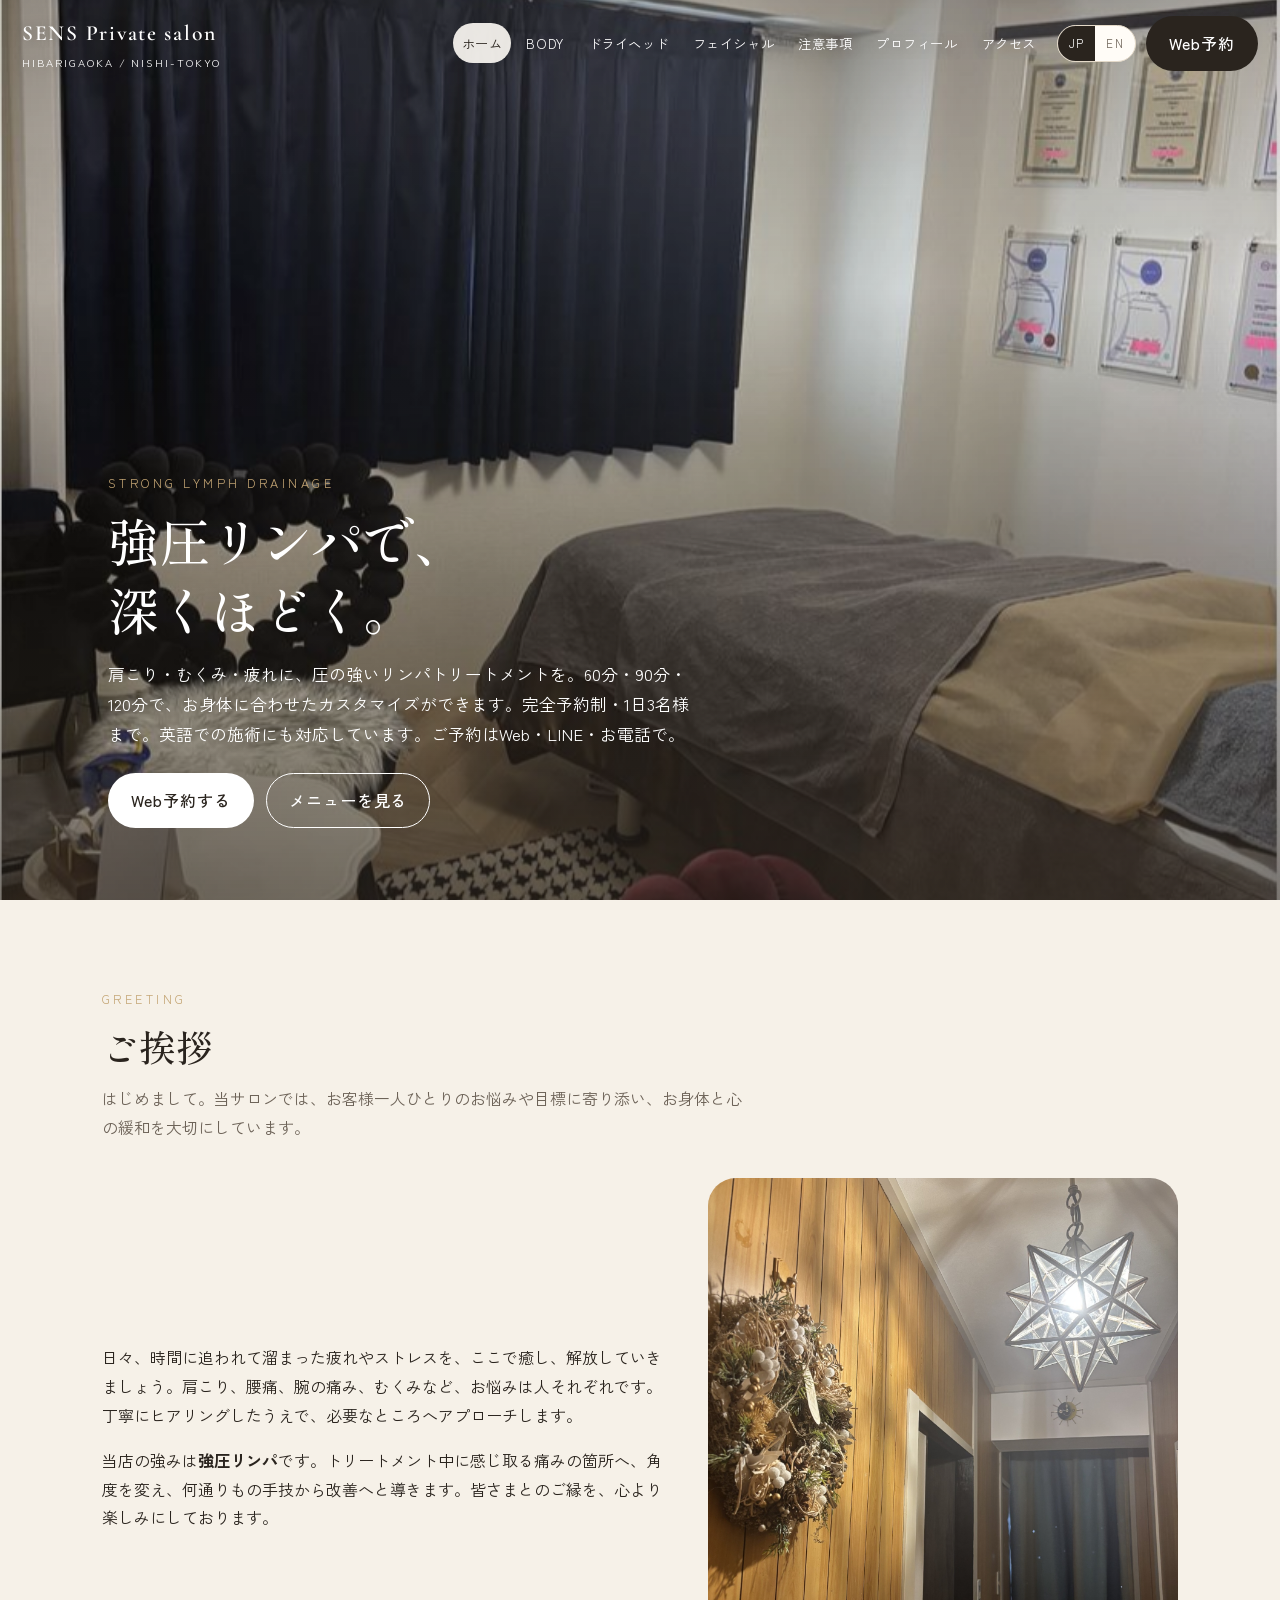
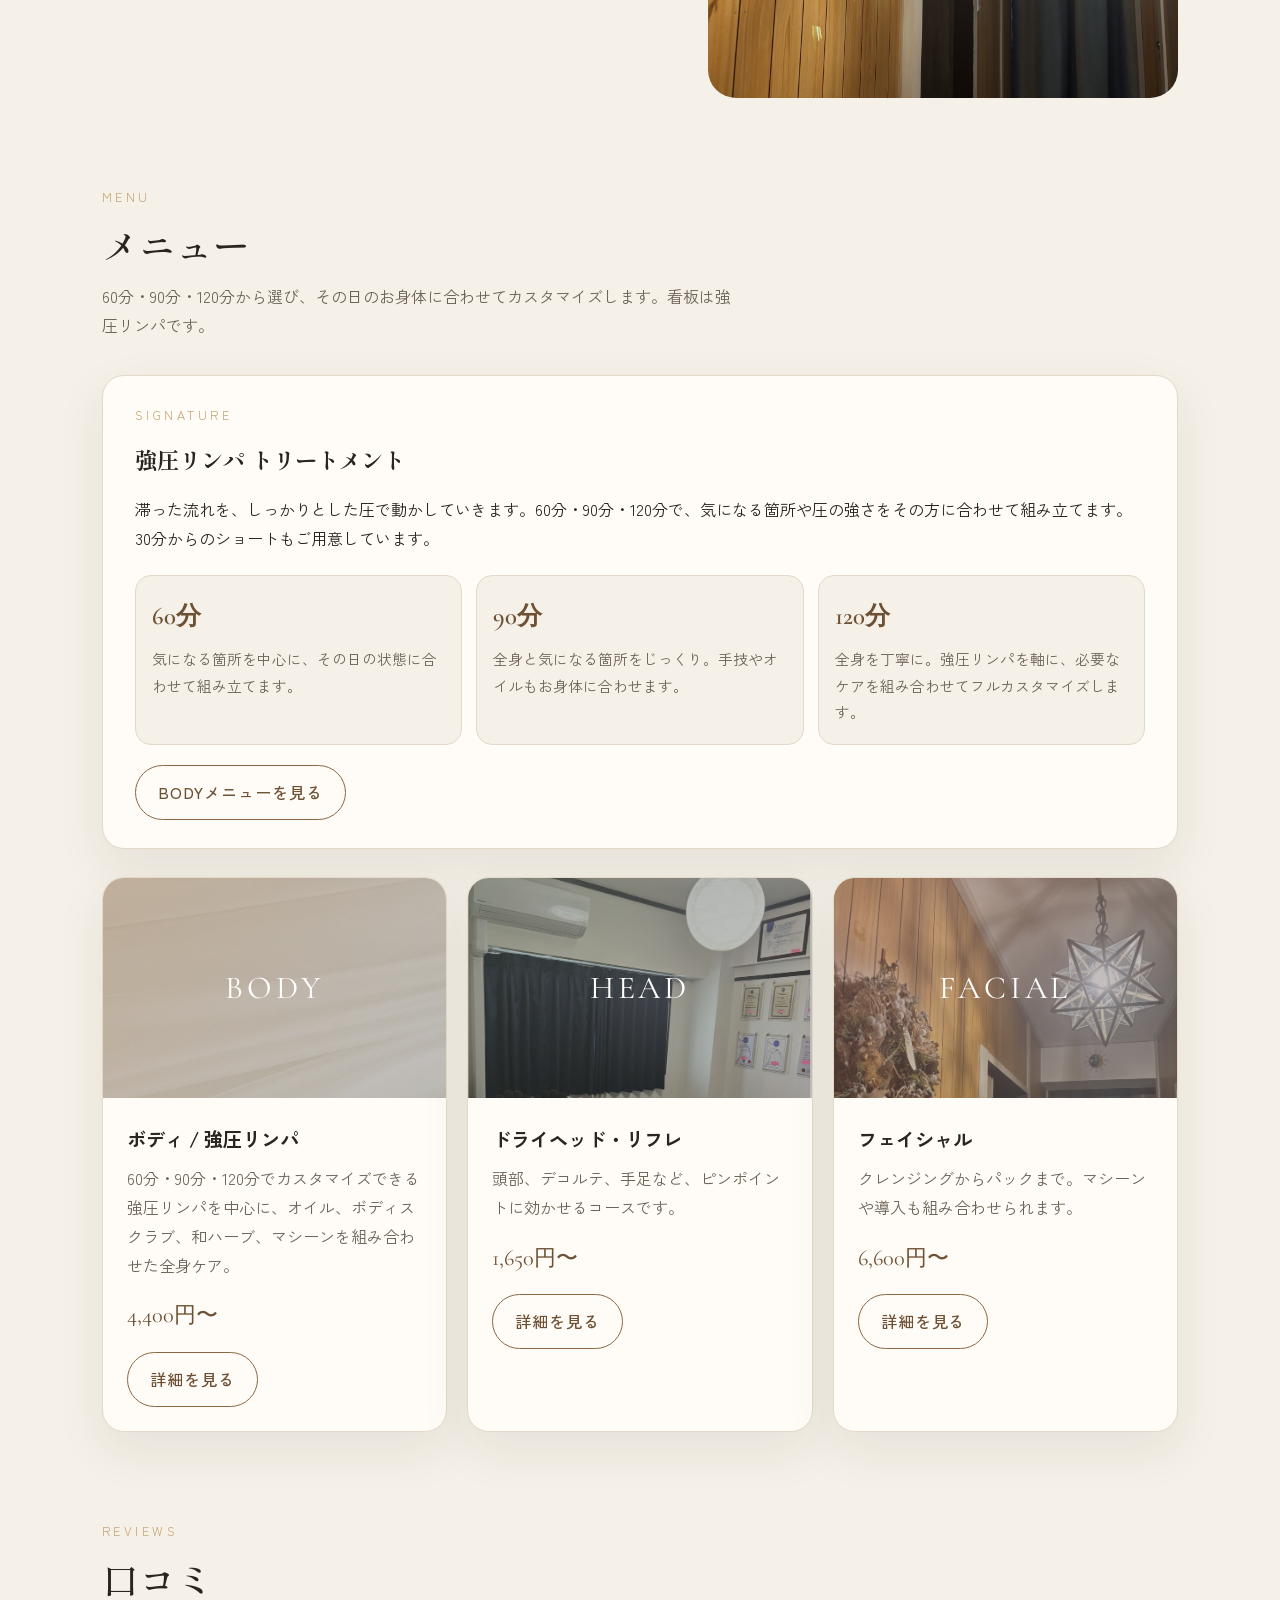
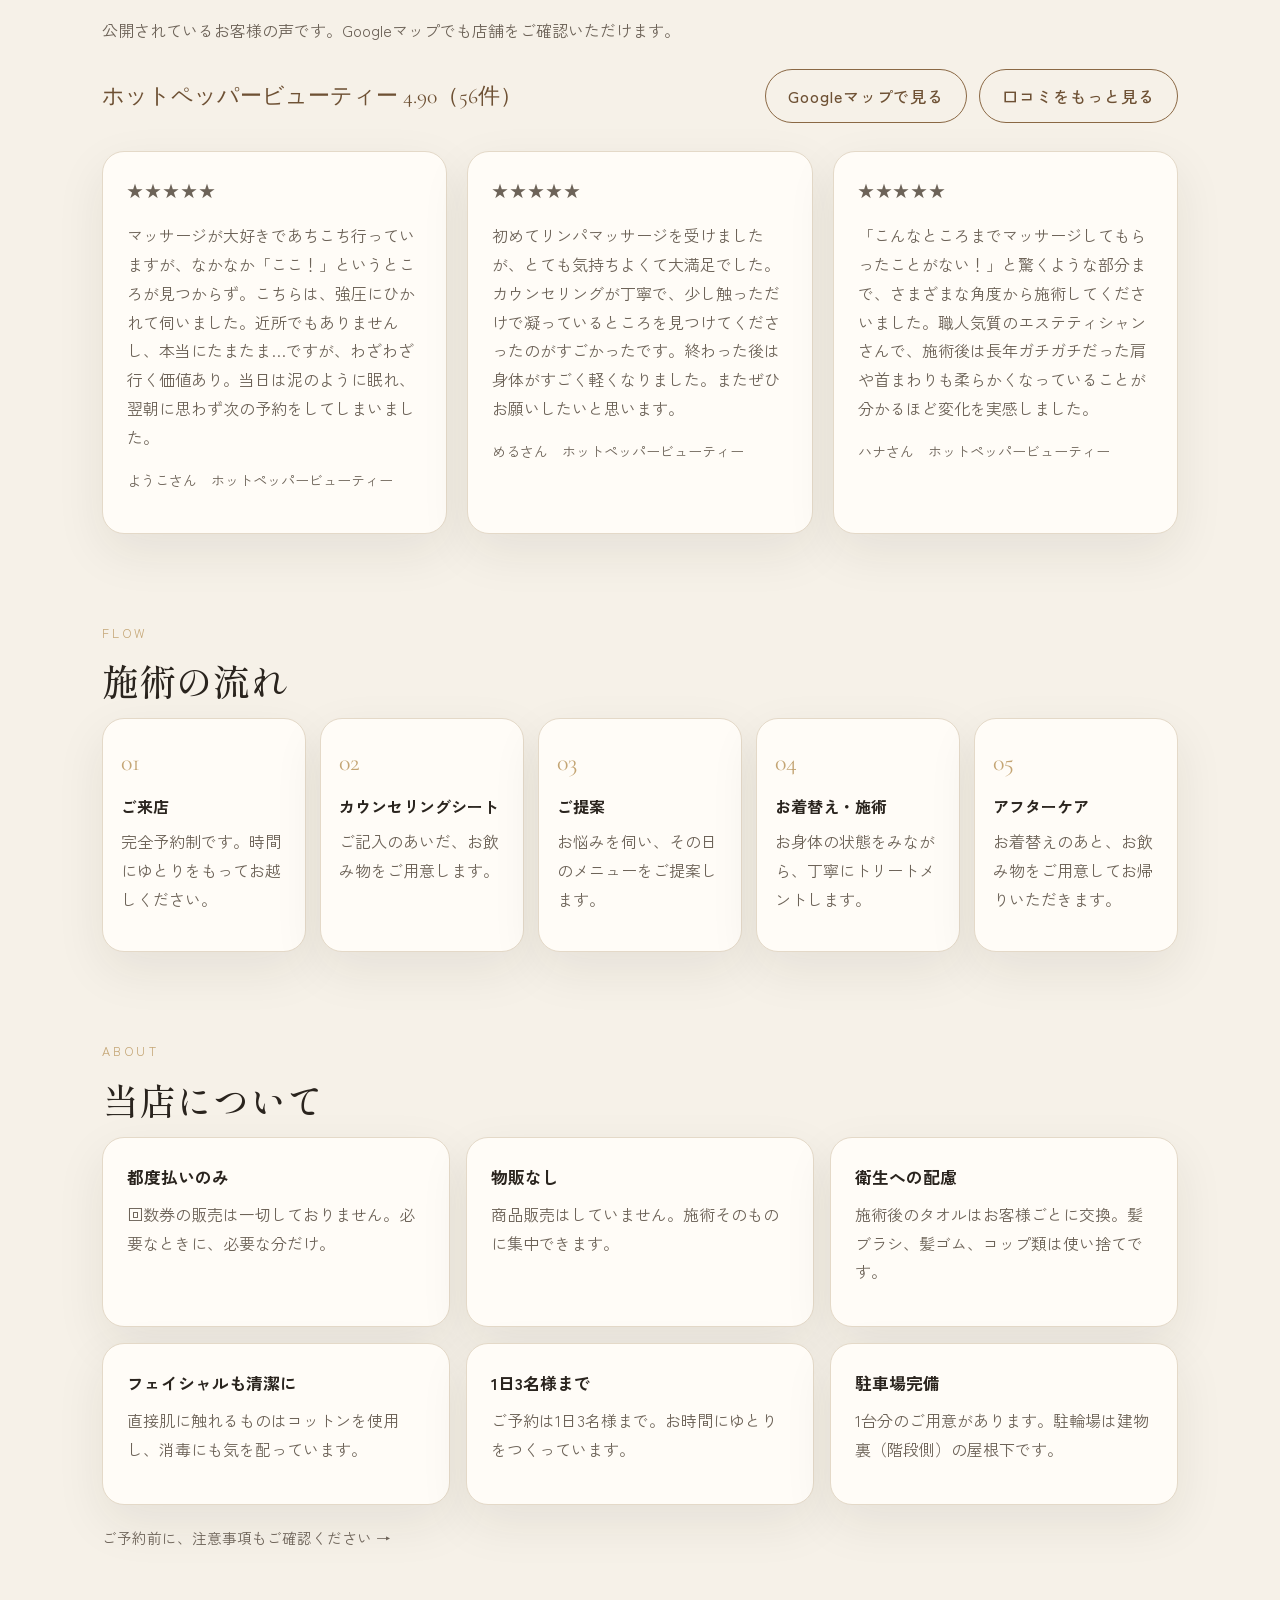
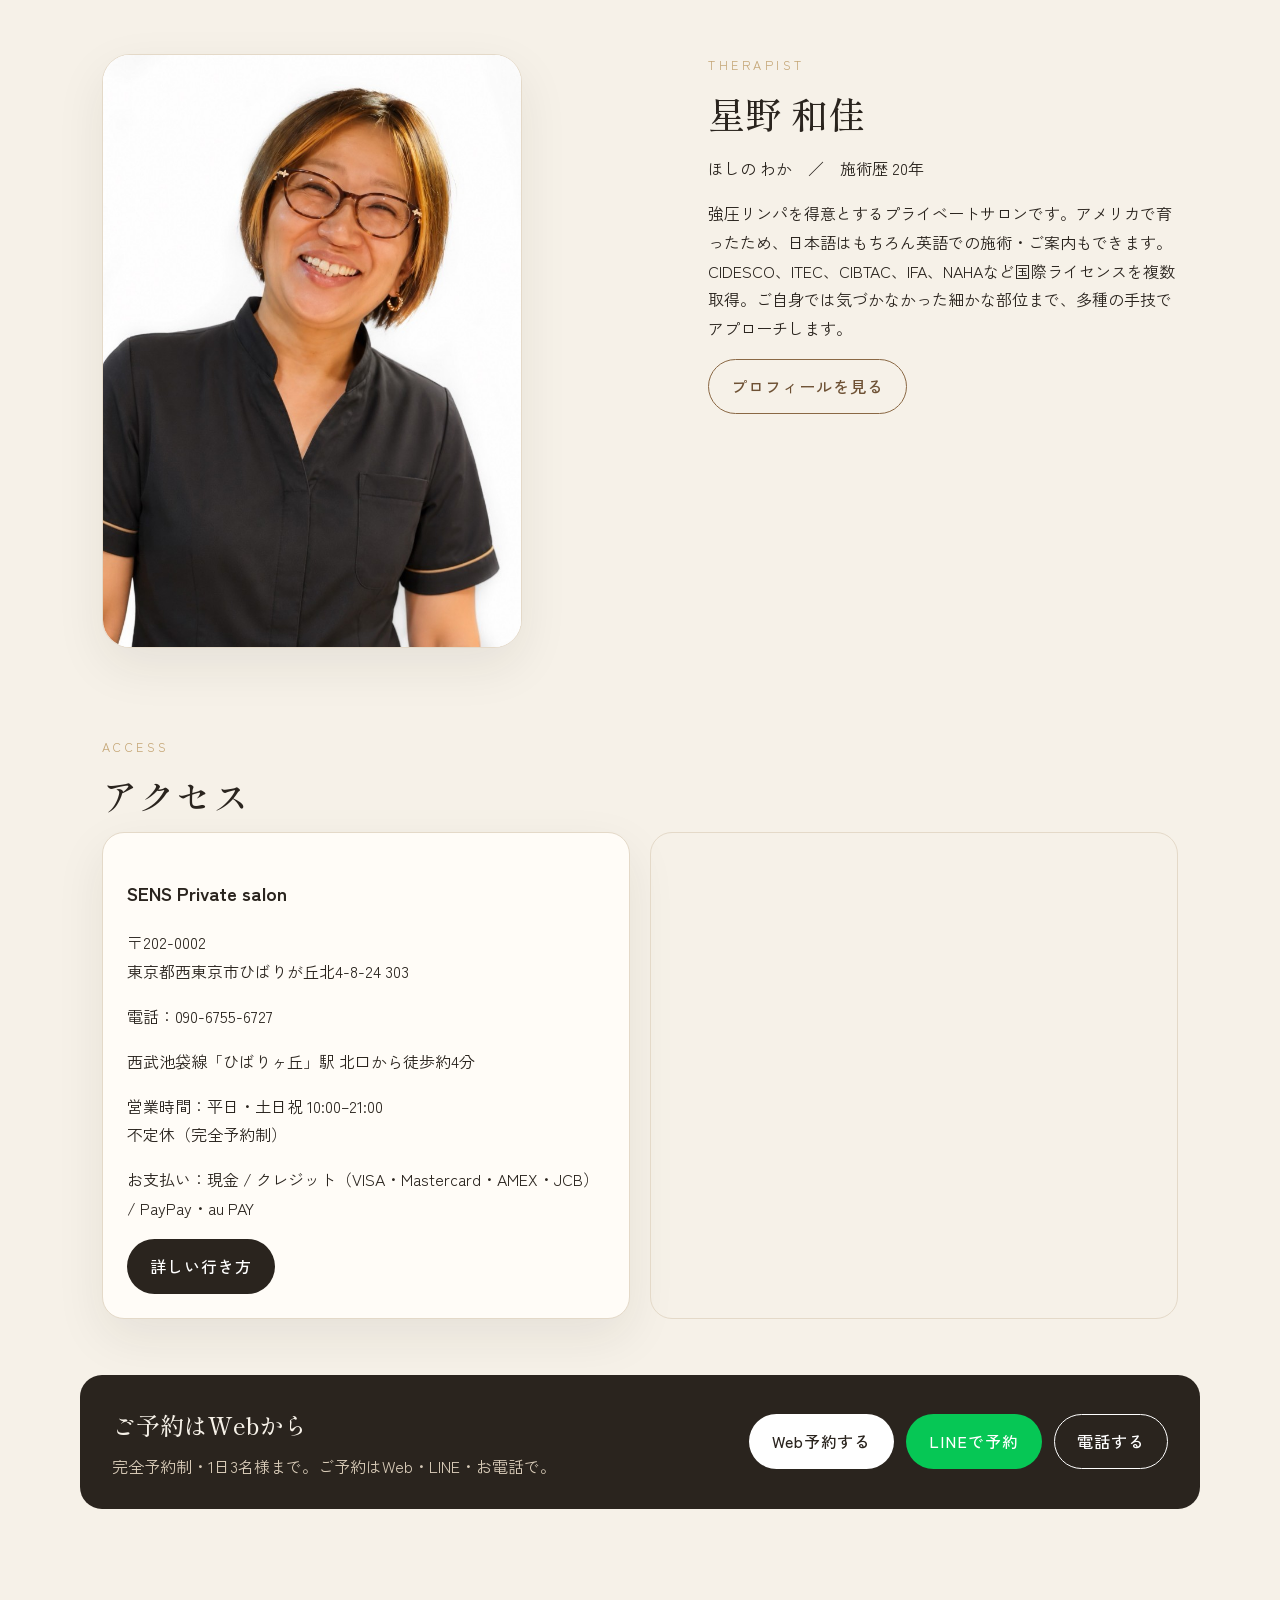
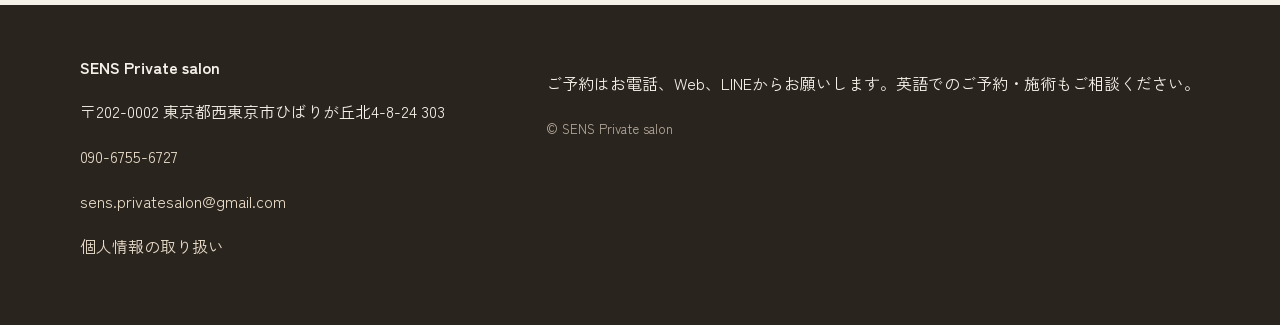
==== commit e372916b: "Add a privacy notice for bookings and guest data. Co-authored-by: Cursor <cursoragent@cursor.com>" ====
--- a/index.html
+++ b/index.html
@@ -9,6 +9,7 @@
   <link rel="preconnect" href="https://fonts.gstatic.com" crossorigin>
   <link href="https://fonts.googleapis.com/css2?family=Cormorant+Garamond:wght@500;600&family=Shippori+Mincho:wght@500;600&family=Zen+Kaku+Gothic+New:wght@400;500;700&display=swap" rel="stylesheet">
   <link rel="stylesheet" href="css/styles.css">
+  <link rel="canonical" href="https://www.sens-private-salon.com/">
 </head>
 <body class="home">
   <a class="skip" href="#main" data-i18n="skip">本文へスキップ</a>
@@ -251,6 +252,7 @@
         <p>〒202-0002 東京都西東京市ひばりが丘北4-8-24 303</p>
         <p><a href="tel:09067556727">090-6755-6727</a></p>
         <p><a href="mailto:sens.privatesalon@gmail.com">sens.privatesalon@gmail.com</a></p>
+        <p><a href="privacy.html" data-i18n="nav.privacy">個人情報の取り扱い</a></p>
       </div>
       <div>
         <p data-i18n="footer.nophone">ご予約はお電話、Web、LINEからお願いします。英語でのご予約・施術もご相談ください。</p>
--- a/css/styles.css
+++ b/css/styles.css
@@ -554,6 +554,16 @@
   gap: 16px;
 }
 
+.policies.policies-long {
+  grid-template-columns: 1fr;
+  max-width: 720px;
+}
+
+.policy h3 {
+  margin: 0 0 8px;
+  font-size: 1.05rem;
+}
+
 .portrait {
   width: 100%;
   height: 520px;
